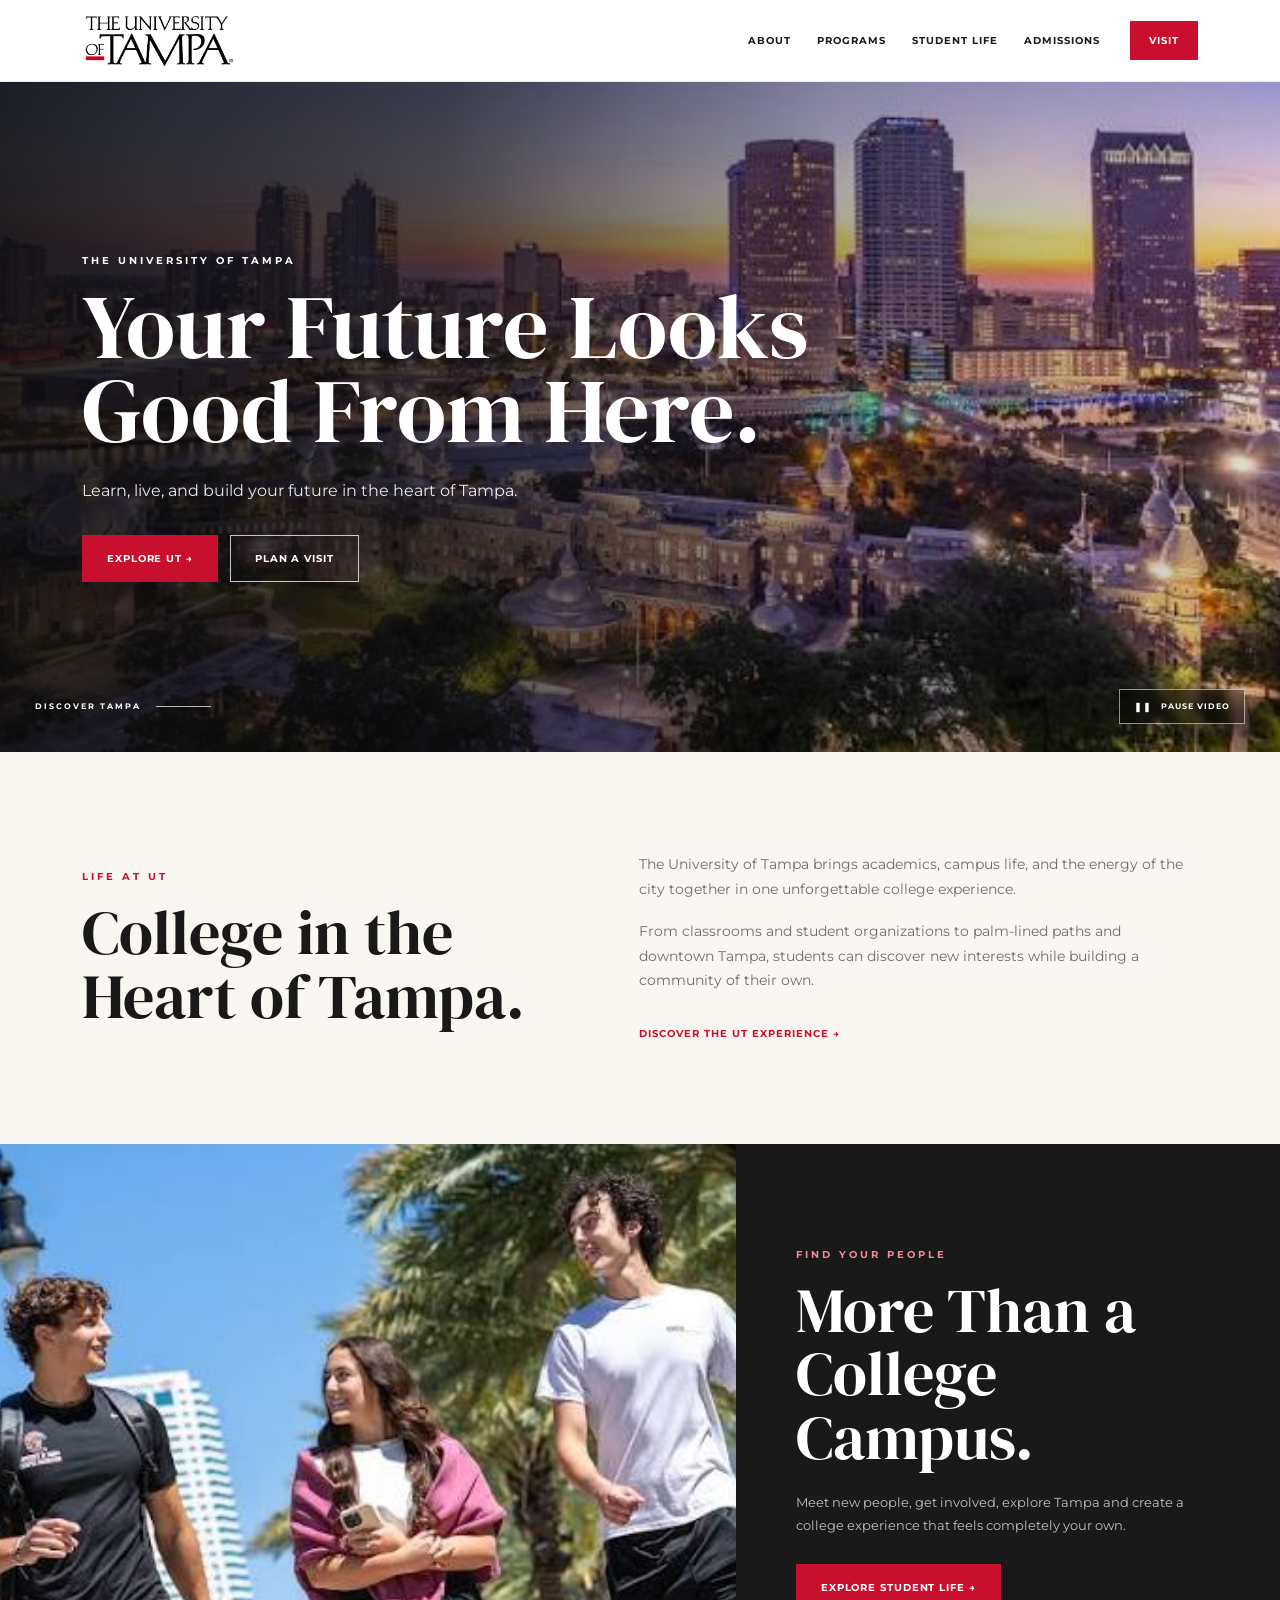
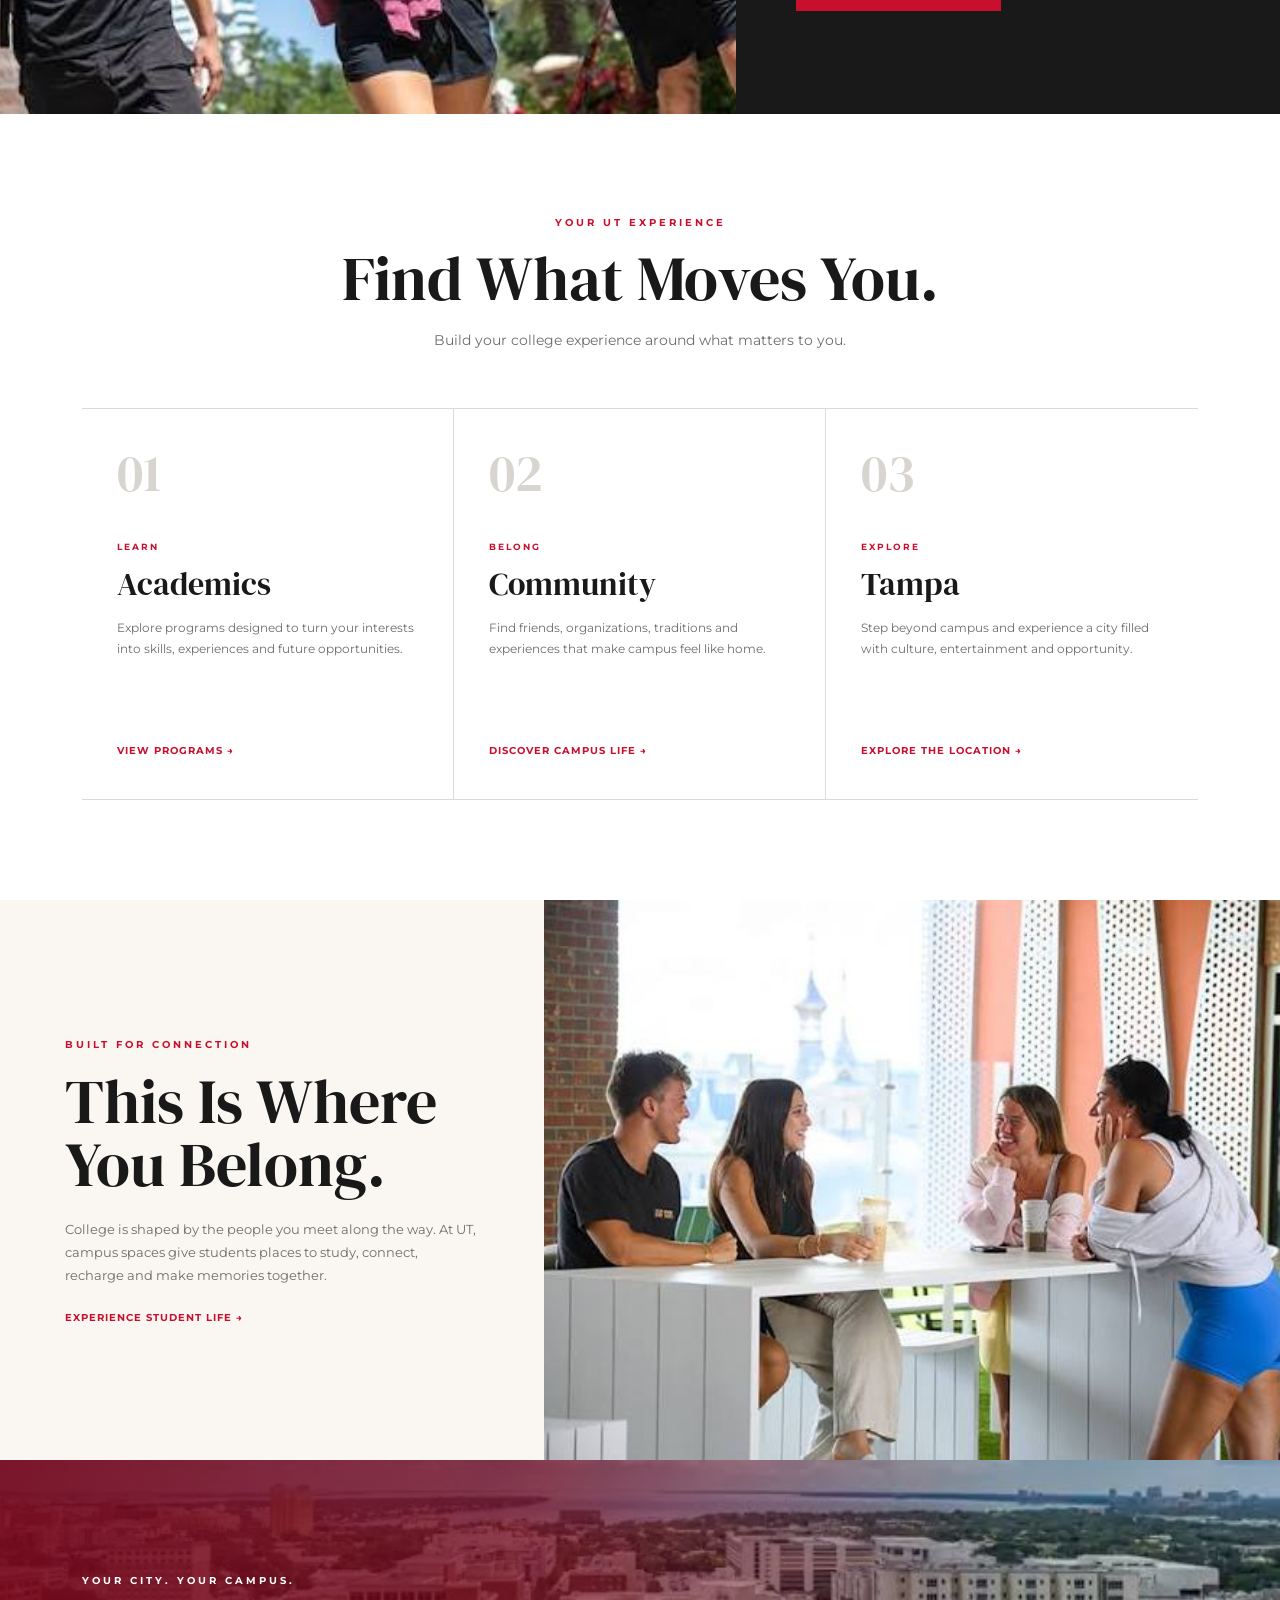
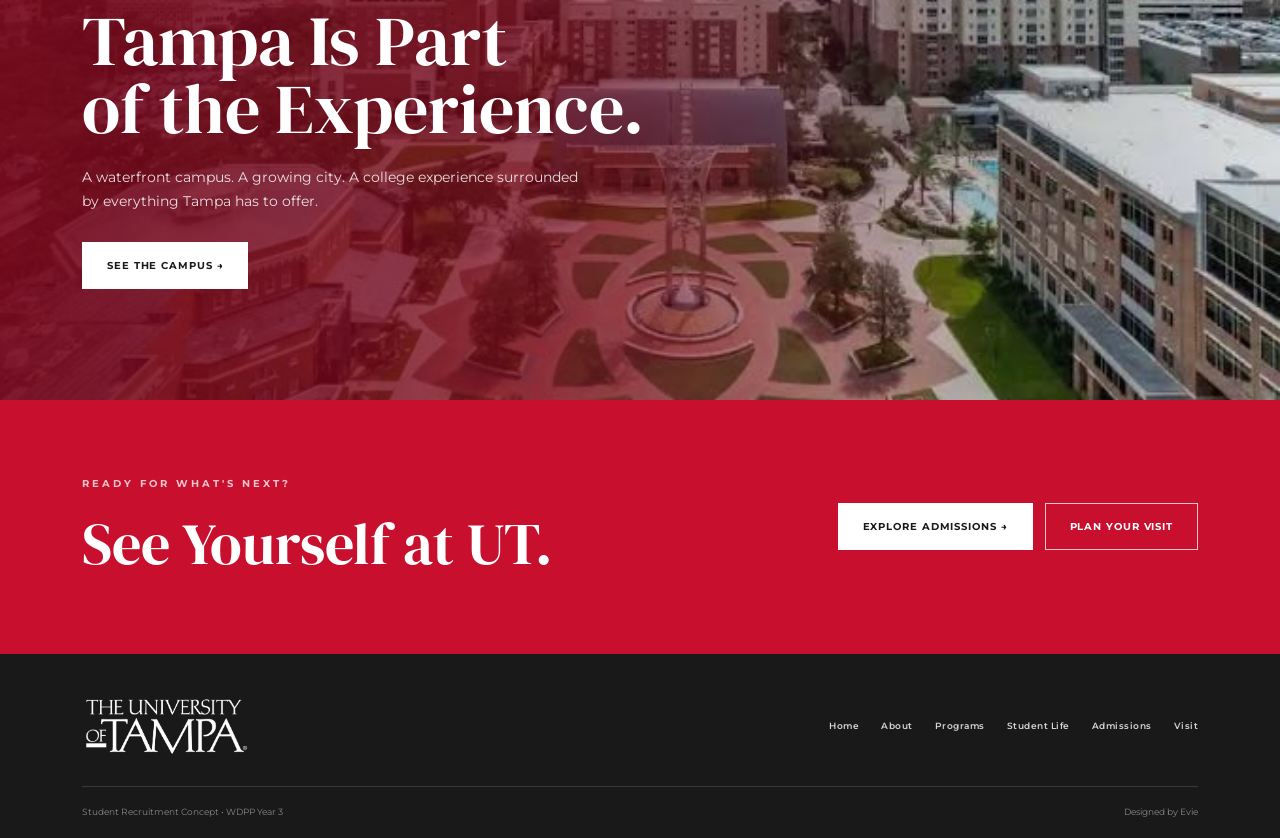
==== index.html @ a98e0569 "day 1" ====
<!doctype html>

<html lang="en">

<head>

    <meta charset="utf-8">

    <meta
        name="viewport"
        content="width=device-width, initial-scale=1"
    >

    <title>The University of Tampa | Find Your Future</title>


    <!-- GOOGLE FONTS -->

    <link rel="preconnect" href="https://fonts.googleapis.com">

    <link rel="preconnect" href="https://fonts.gstatic.com" crossorigin>

    <link
        href="https://fonts.googleapis.com/css2?family=DM+Serif+Display&family=Montserrat:wght@400;500;600;700&display=swap"
        rel="stylesheet"
    >


    <!-- BOOTSTRAP -->

    <link
        href="https://cdn.jsdelivr.net/npm/bootstrap@5.3.8/dist/css/bootstrap.min.css"
        rel="stylesheet"
    >


    <!-- CUSTOM CSS -->

    <link
        rel="stylesheet"
        href="style.css"
    >

</head>


<body>


    <!-- =====================================
         NAVIGATION
    ====================================== -->

    <nav class="navbar navbar-expand-lg ut-navbar">

        <div class="container">


            <!-- LOGO -->

            <a
                class="navbar-brand ut-brand"
                href="index.html"
            >

                <img
                    src="ut-logo.png"
                    alt="The University of Tampa"
                    class="ut-logo"
                >

            </a>


            <!-- MOBILE MENU BUTTON -->

            <button
                class="navbar-toggler"
                type="button"
                data-bs-toggle="collapse"
                data-bs-target="#mainNav"
                aria-controls="mainNav"
                aria-expanded="false"
                aria-label="Toggle navigation"
            >

                <span class="navbar-toggler-icon"></span>

            </button>


            <!-- NAVIGATION LINKS -->

            <div
                class="collapse navbar-collapse"
                id="mainNav"
            >

                <ul class="navbar-nav ms-auto align-items-lg-center">

                    <li class="nav-item">

                        <a
                            class="nav-link"
                            href="about.html"
                        >
                            ABOUT
                        </a>

                    </li>


                    <li class="nav-item">

                        <a
                            class="nav-link"
                            href="programs.html"
                        >
                            PROGRAMS
                        </a>

                    </li>


                    <li class="nav-item">

                        <a
                            class="nav-link"
                            href="student-life.html"
                        >
                            STUDENT LIFE
                        </a>

                    </li>


                    <li class="nav-item">

                        <a
                            class="nav-link"
                            href="admissions.html"
                        >
                            ADMISSIONS
                        </a>

                    </li>


                    <li class="nav-item">

                        <a
                            class="nav-link visit-nav"
                            href="visit.html"
                        >
                            VISIT
                        </a>

                    </li>

                </ul>

            </div>

        </div>

    </nav>



    <main>


        <!-- =====================================
             VIDEO HERO
        ====================================== -->

        <section class="ut-hero">


            <!-- BACKGROUND VIDEO -->

            <video
                class="hero-video"
                id="heroVideo"
                autoplay
                muted
                loop
                playsinline
                poster="tampa-hero.jpg"
            >

                <source
                    src="ut-hero.mp4"
                    type="video/mp4"
                >

                Your browser does not support background video.

            </video>


            <!-- DARK OVERLAY -->

            <div class="ut-hero-overlay"></div>


            <!-- HERO TEXT -->

            <div class="container ut-hero-content">

                <div class="row">

                    <div class="col-lg-8">


                        <p class="eyebrow hero-eyebrow">
                            THE UNIVERSITY OF TAMPA
                        </p>


                        <h1>
                            Your Future Looks
                            <br>
                            Good From Here.
                        </h1>


                        <p class="hero-description">

                            Learn, live, and build your future
                            in the heart of Tampa.

                        </p>


                        <div class="hero-buttons">

                            <a
                                href="about.html"
                                class="btn hero-main-button"
                            >
                                EXPLORE UT →
                            </a>


                            <a
                                href="visit.html"
                                class="btn hero-second-button"
                            >
                                PLAN A VISIT
                            </a>

                        </div>


                    </div>

                </div>

            </div>


            <!-- BOTTOM HERO DETAILS -->

            <div class="hero-bottom">


                <div class="hero-scroll">

                    <span>
                        DISCOVER TAMPA
                    </span>

                    <span class="scroll-line"></span>

                </div>


                <button
                    class="video-control"
                    id="videoControl"
                    type="button"
                    aria-label="Pause background video"
                >

                    <span
                        class="video-icon"
                        id="videoIcon"
                    >
                        ❚❚
                    </span>

                    <span id="videoControlText">
                        PAUSE VIDEO
                    </span>

                </button>


            </div>


        </section>



        <!-- =====================================
             INTRO
        ====================================== -->

        <section class="section ut-intro">

            <div class="container">


                <div class="intro-grid reveal">


                    <div class="intro-heading">

                        <p class="eyebrow">
                            LIFE AT UT
                        </p>


                        <h2 class="section-title">

                            College in the
                            <br>
                            Heart of Tampa.

                        </h2>

                    </div>


                    <div class="intro-copy">

                        <p>

                            The University of Tampa brings
                            academics, campus life, and the
                            energy of the city together in
                            one unforgettable college experience.

                        </p>


                        <p>

                            From classrooms and student
                            organizations to palm-lined paths
                            and downtown Tampa, students can
                            discover new interests while building
                            a community of their own.

                        </p>


                        <a
                            href="about.html"
                            class="text-link"
                        >
                            DISCOVER THE UT EXPERIENCE →
                        </a>

                    </div>


                </div>

            </div>

        </section>



        <!-- =====================================
             CAMPUS EXPERIENCE
        ====================================== -->

        <section class="home-campus-feature">


            <div class="home-campus-image">

                <img
                    src="students-campus.jpg"
                    alt="University of Tampa students walking on campus"
                >

            </div>


            <div class="home-campus-copy">


                <p class="eyebrow">
                    FIND YOUR PEOPLE
                </p>


                <h2 class="section-title">

                    More Than a
                    <br>
                    College Campus.

                </h2>


                <p>

                    Meet new people, get involved,
                    explore Tampa and create a college
                    experience that feels completely
                    your own.

                </p>


                <a
                    href="student-life.html"
                    class="btn red-button"
                >
                    EXPLORE STUDENT LIFE →
                </a>


            </div>


        </section>



        <!-- =====================================
             EXPERIENCE
        ====================================== -->

        <section class="section experience-section">

            <div class="container">


                <p class="eyebrow center">
                    YOUR UT EXPERIENCE
                </p>


                <h2 class="section-title center">
                    Find What Moves You.
                </h2>


                <p class="section-copy center">

                    Build your college experience around
                    what matters to you.

                </p>



                <div class="home-experience-grid">


                    <!-- ACADEMICS -->

                    <article class="home-experience-card reveal">


                        <span class="experience-number">
                            01
                        </span>


                        <div>

                            <p class="card-label">
                                LEARN
                            </p>


                            <h3>
                                Academics
                            </h3>


                            <p>

                                Explore programs designed
                                to turn your interests into
                                skills, experiences and future
                                opportunities.

                            </p>


                            <a
                                href="programs.html"
                                class="text-link"
                            >
                                VIEW PROGRAMS →
                            </a>

                        </div>


                    </article>



                    <!-- COMMUNITY -->

                    <article class="home-experience-card reveal">


                        <span class="experience-number">
                            02
                        </span>


                        <div>

                            <p class="card-label">
                                BELONG
                            </p>


                            <h3>
                                Community
                            </h3>


                            <p>

                                Find friends, organizations,
                                traditions and experiences
                                that make campus feel like home.

                            </p>


                            <a
                                href="student-life.html"
                                class="text-link"
                            >
                                DISCOVER CAMPUS LIFE →
                            </a>

                        </div>


                    </article>



                    <!-- TAMPA -->

                    <article class="home-experience-card reveal">


                        <span class="experience-number">
                            03
                        </span>


                        <div>

                            <p class="card-label">
                                EXPLORE
                            </p>


                            <h3>
                                Tampa
                            </h3>


                            <p>

                                Step beyond campus and experience
                                a city filled with culture,
                                entertainment and opportunity.

                            </p>


                            <a
                                href="visit.html"
                                class="text-link"
                            >
                                EXPLORE THE LOCATION →
                            </a>

                        </div>


                    </article>


                </div>

            </div>

        </section>



        <!-- =====================================
             STUDENT COMMUNITY
        ====================================== -->

        <section class="student-community-section">


            <div class="student-community-copy reveal">


                <p class="eyebrow">
                    BUILT FOR CONNECTION
                </p>


                <h2 class="section-title">

                    This Is Where
                    <br>
                    You Belong.

                </h2>


                <p>

                    College is shaped by the people
                    you meet along the way. At UT,
                    campus spaces give students places
                    to study, connect, recharge and
                    make memories together.

                </p>


                <a
                    href="student-life.html"
                    class="text-link"
                >
                    EXPERIENCE STUDENT LIFE →
                </a>


            </div>


            <div class="student-community-image">

                <img
                    src="student-community.jpg"
                    alt="University of Tampa students spending time together"
                >

            </div>


        </section>



        <!-- =====================================
             TAMPA FEATURE
        ====================================== -->

        <section class="tampa-feature">


            <div class="tampa-feature-overlay"></div>


            <div class="container tampa-feature-content">


                <p class="eyebrow">
                    YOUR CITY. YOUR CAMPUS.
                </p>


                <h2>

                    Tampa Is Part
                    <br>
                    of the Experience.

                </h2>


                <p>

                    A waterfront campus.
                    A growing city.
                    A college experience surrounded
                    by everything Tampa has to offer.

                </p>


                <a
                    href="visit.html"
                    class="btn light-button"
                >
                    SEE THE CAMPUS →
                </a>


            </div>


        </section>



        <!-- =====================================
             FINAL CTA
        ====================================== -->

        <section class="home-final-cta">

            <div class="container">


                <div class="final-cta-grid">


                    <div>

                        <p class="eyebrow">
                            READY FOR WHAT'S NEXT?
                        </p>


                        <h2>
                            See Yourself at UT.
                        </h2>

                    </div>


                    <div class="final-cta-actions">


                        <a
                            href="admissions.html"
                            class="btn light-button"
                        >
                            EXPLORE ADMISSIONS →
                        </a>


                        <a
                            href="visit.html"
                            class="btn outline-button"
                        >
                            PLAN YOUR VISIT
                        </a>


                    </div>


                </div>

            </div>

        </section>


    </main>



    <!-- =====================================
         FOOTER
    ====================================== -->

    <footer class="ut-footer">

        <div class="container">


            <div class="footer-main">


                <div class="footer-brand">

                    <img
                        src="ut-logo.png"
                        alt="The University of Tampa"
                        class="footer-logo"
                    >

                </div>


                <div class="footer-links">

                    <a href="index.html">
                        Home
                    </a>

                    <a href="about.html">
                        About
                    </a>

                    <a href="programs.html">
                        Programs
                    </a>

                    <a href="student-life.html">
                        Student Life
                    </a>

                    <a href="admissions.html">
                        Admissions
                    </a>

                    <a href="visit.html">
                        Visit
                    </a>

                </div>


            </div>


            <div class="footer-bottom">

                <span>
                    Student Recruitment Concept • WDPP Year 3
                </span>

                <span>
                    Designed by Evie
                </span>

            </div>


        </div>

    </footer>



    <!-- BOOTSTRAP JAVASCRIPT -->

    <script
        src="https://cdn.jsdelivr.net/npm/bootstrap@5.3.8/dist/js/bootstrap.bundle.min.js">
    </script>


    <!-- CUSTOM JAVASCRIPT -->

    <script src="script.js"></script>


</body>

</html>
---- style.css ----
/* ==========================================
   UNIVERSITY OF TAMPA RECRUITMENT WEBSITE
========================================== */


/* ==========================================
   COLORS
========================================== */

:root {
    --ut-red: #c8102e;
    --dark-red: #8f0d24;
    --black: #191919;
    --charcoal: #292929;
    --cream: #faf7f2;
    --soft-gray: #f4f4f2;
    --white: #ffffff;
    --text: #252525;
    --muted: #6d6d6d;
    --border: #dedbd6;
}


/* ==========================================
   BASIC
========================================== */

* {
    box-sizing: border-box;
}

html {
    scroll-behavior: smooth;
}

body {
    margin: 0;
    font-family: "Montserrat", sans-serif;
    color: var(--text);
    background: var(--white);
    overflow-x: hidden;
}

img {
    display: block;
    max-width: 100%;
}

a {
    text-decoration: none;
}

p {
    line-height: 1.75;
}

::selection {
    background: var(--ut-red);
    color: white;
}


/* ==========================================
   SHARED TYPOGRAPHY
========================================== */

.section {
    padding: 100px 0;
}

.section-title {
    margin: 0;

    font-family: "DM Serif Display", serif;
    font-size: clamp(40px, 5vw, 62px);
    line-height: 1.02;
    font-weight: 400;

    color: var(--black);
}

.eyebrow {
    margin: 0 0 16px;

    color: var(--ut-red);

    font-size: 10px;
    font-weight: 700;
    letter-spacing: 3px;

    text-transform: uppercase;
}

.center {
    text-align: center;
}

.section-copy {
    max-width: 650px;

    color: var(--muted);

    font-size: 14px;
    line-height: 1.8;
}

.section-copy.center {
    margin: 18px auto 0;
}

.text-link {
    display: inline-block;

    margin-top: 15px;

    color: var(--ut-red);

    font-size: 10px;
    font-weight: 700;
    letter-spacing: 1px;

    transition: 0.25s ease;
}

.text-link:hover {
    color: var(--dark-red);
    transform: translateX(5px);
}


/* ==========================================
   NAVIGATION
========================================== */

.ut-navbar {
    min-height: 82px;

    padding: 8px 0;

    background: var(--white);

    border-bottom: 1px solid rgba(0, 0, 0, 0.08);

    position: relative;
    z-index: 1000;
}

.ut-brand {
    display: flex;
    align-items: center;

    margin: 0;
    padding: 0;
}

.ut-logo {
    width: 205px;
    height: 55px;

    object-fit: contain;
    object-position: left center;
}

.ut-navbar .nav-link {
    position: relative;

    margin-left: 26px;

    padding: 12px 0 !important;

    color: var(--black);

    font-size: 10px;
    font-weight: 700;
    letter-spacing: 1px;

    transition: 0.2s ease;
}

.ut-navbar .nav-link:hover {
    color: var(--ut-red);
}

.ut-navbar .nav-link::after {
    content: "";

    position: absolute;

    left: 0;
    bottom: 6px;

    width: 0;
    height: 2px;

    background: var(--ut-red);

    transition: 0.25s ease;
}

.ut-navbar .nav-link:hover::after {
    width: 100%;
}

.ut-navbar .visit-nav {
    margin-left: 30px;

    padding: 12px 19px !important;

    background: var(--ut-red);

    color: white;
}

.ut-navbar .visit-nav:hover {
    background: var(--dark-red);
    color: white;
}

.ut-navbar .visit-nav::after {
    display: none;
}

.navbar-toggler {
    border: 1px solid #bbb;
    box-shadow: none !important;
}


/* ==========================================
   VIDEO HERO
========================================== */

.ut-hero {
    position: relative;

    min-height: 670px;

    display: flex;
    align-items: center;

    overflow: hidden;

    background:
        url("tampa-hero.jpg")
        center center / cover no-repeat;
}


/* VIDEO */

.hero-video {
    position: absolute;

    top: 50%;
    left: 50%;

    width: 100%;
    height: 100%;

    min-width: 100%;
    min-height: 100%;

    transform: translate(-50%, -50%);

    object-fit: cover;

    z-index: 0;
}


/* HERO GRADIENT */

.ut-hero-overlay {
    position: absolute;

    inset: 0;

    z-index: 1;

    background:
        linear-gradient(
            90deg,
            rgba(12, 12, 12, 0.88) 0%,
            rgba(12, 12, 12, 0.72) 35%,
            rgba(12, 12, 12, 0.35) 65%,
            rgba(12, 12, 12, 0.12) 100%
        );
}


/* HERO TEXT */

.ut-hero-content {
    position: relative;

    z-index: 2;

    color: white;
}

.hero-eyebrow {
    color: white;
}

.ut-hero h1 {
    margin: 0 0 25px;

    max-width: 850px;

    font-family: "DM Serif Display", serif;

    font-size: clamp(58px, 7vw, 92px);

    font-weight: 400;

    line-height: 0.93;

    color: white;
}

.hero-description {
    max-width: 530px;

    margin-bottom: 30px;

    color: rgba(255, 255, 255, 0.90);

    font-size: 16px;
}


/* HERO BUTTONS */

.hero-buttons {
    display: flex;
    flex-wrap: wrap;

    gap: 12px;
}

.hero-main-button,
.hero-second-button,
.red-button,
.light-button,
.outline-button {
    border-radius: 0;

    padding: 15px 24px;

    font-size: 10px;
    font-weight: 700;
    letter-spacing: 0.9px;

    transition: 0.25s ease;
}

.hero-main-button {
    background: var(--ut-red);

    border: 1px solid var(--ut-red);

    color: white;
}

.hero-main-button:hover {
    background: white;

    border-color: white;

    color: var(--black);

    transform: translateY(-3px);
}

.hero-second-button {
    background: transparent;

    border: 1px solid rgba(255, 255, 255, 0.75);

    color: white;
}

.hero-second-button:hover {
    background: white;

    border-color: white;

    color: var(--black);

    transform: translateY(-3px);
}


/* ==========================================
   HERO BOTTOM
========================================== */

.hero-bottom {
    position: absolute;

    z-index: 3;

    left: 35px;
    right: 35px;
    bottom: 28px;

    display: flex;
    align-items: center;
    justify-content: space-between;
}


/* DISCOVER TAMPA */

.hero-scroll {
    display: flex;
    align-items: center;

    gap: 15px;

    color: white;

    font-size: 8px;
    font-weight: 700;
    letter-spacing: 2px;
}

.scroll-line {
    display: block;

    width: 55px;
    height: 1px;

    background: rgba(255, 255, 255, 0.7);
}


/* VIDEO CONTROL */

.video-control {
    display: flex;
    align-items: center;

    gap: 9px;

    padding: 10px 14px;

    background: rgba(0, 0, 0, 0.35);

    color: white;

    border: 1px solid rgba(255, 255, 255, 0.55);

    font-family: "Montserrat", sans-serif;

    font-size: 8px;
    font-weight: 700;
    letter-spacing: 1px;

    cursor: pointer;

    backdrop-filter: blur(4px);

    transition: 0.25s ease;
}

.video-control:hover {
    background: white;

    color: var(--black);

    border-color: white;
}

.video-icon {
    font-size: 9px;
}


/* ==========================================
   INTRO
========================================== */

.ut-intro {
    background: var(--cream);
}

.intro-grid {
    display: grid;

    grid-template-columns: 0.9fr 1.1fr;

    gap: 100px;

    align-items: center;
}

.intro-copy {
    max-width: 600px;
}

.intro-copy p {
    margin-bottom: 18px;

    color: var(--muted);

    font-size: 14px;
}


/* ==========================================
   CAMPUS FEATURE
========================================== */

.home-campus-feature {
    display: grid;

    grid-template-columns: 1.15fr 0.85fr;

    min-height: 570px;

    background: var(--black);
}

.home-campus-image {
    min-height: 570px;

    overflow: hidden;
}

.home-campus-image img {
    width: 100%;
    height: 100%;

    min-height: 570px;

    object-fit: cover;
    object-position: center;
}

.home-campus-copy {
    padding: 75px 11%;

    display: flex;
    flex-direction: column;
    justify-content: center;

    color: white;
}

.home-campus-copy .eyebrow {
    color: #ef8a9b;
}

.home-campus-copy .section-title {
    color: white;
}

.home-campus-copy > p:not(.eyebrow) {
    max-width: 480px;

    margin: 22px 0 28px;

    color: rgba(255, 255, 255, 0.72);

    font-size: 13px;
}

.red-button {
    align-self: flex-start;

    background: var(--ut-red);

    border: 1px solid var(--ut-red);

    color: white;
}

.red-button:hover {
    background: white;

    border-color: white;

    color: var(--black);

    transform: translateY(-3px);
}


/* ==========================================
   EXPERIENCE
========================================== */

.experience-section {
    background: white;
}

.home-experience-grid {
    display: grid;

    grid-template-columns: repeat(3, 1fr);

    margin-top: 55px;

    border-top: 1px solid var(--border);
    border-bottom: 1px solid var(--border);
}

.home-experience-card {
    position: relative;

    min-height: 390px;

    padding: 38px 35px;

    display: flex;
    flex-direction: column;
    justify-content: space-between;

    background: white;

    transition:
        background 0.3s ease,
        transform 0.3s ease;
}

.home-experience-card:not(:last-child) {
    border-right: 1px solid var(--border);
}

.home-experience-card:hover {
    background: var(--cream);

    transform: translateY(-5px);
}

.experience-number {
    font-family: "DM Serif Display", serif;

    color: #d8d4cf;

    font-size: 52px;

    line-height: 1;
}

.card-label {
    margin: 0 0 10px;

    color: var(--ut-red);

    font-size: 9px;
    font-weight: 700;
    letter-spacing: 2px;
}

.home-experience-card h3 {
    margin-bottom: 14px;

    font-family: "DM Serif Display", serif;

    color: var(--black);

    font-size: 32px;

    font-weight: 400;
}

.home-experience-card > div > p:not(.card-label) {
    min-height: 95px;

    color: var(--muted);

    font-size: 12px;
}


/* ==========================================
   STUDENT COMMUNITY
========================================== */

.student-community-section {
    display: grid;

    grid-template-columns: 0.85fr 1.15fr;

    min-height: 560px;

    background: var(--cream);
}

.student-community-copy {
    padding: 80px 12%;

    display: flex;
    flex-direction: column;
    justify-content: center;
}

.student-community-copy > p:not(.eyebrow) {
    max-width: 470px;

    margin: 22px 0 8px;

    color: var(--muted);

    font-size: 13px;
}

.student-community-image {
    min-height: 560px;

    overflow: hidden;
}

.student-community-image img {
    width: 100%;
    height: 100%;

    min-height: 560px;

    object-fit: cover;
    object-position: center;
}


/* ==========================================
   TAMPA FEATURE
========================================== */

.tampa-feature {
    position: relative;

    min-height: 540px;

    display: flex;
    align-items: center;

    background:
        url("campus-aerial.jpg")
        center 50% / cover no-repeat;

    color: white;
}

.tampa-feature-overlay {
    position: absolute;

    inset: 0;

    background:
        linear-gradient(
            90deg,
            rgba(120, 7, 28, 0.91) 0%,
            rgba(120, 7, 28, 0.72) 42%,
            rgba(25, 25, 25, 0.26) 78%,
            rgba(25, 25, 25, 0.10) 100%
        );
}

.tampa-feature-content {
    position: relative;

    z-index: 2;
}

.tampa-feature .eyebrow {
    color: white;
}

.tampa-feature h2 {
    max-width: 700px;

    margin: 0 0 22px;

    font-family: "DM Serif Display", serif;

    font-size: clamp(46px, 6vw, 70px);

    line-height: 0.98;

    font-weight: 400;

    color: white;
}

.tampa-feature p:not(.eyebrow) {
    max-width: 500px;

    margin-bottom: 28px;

    color: rgba(255, 255, 255, 0.85);

    font-size: 14px;
}

.light-button {
    background: white;

    border: 1px solid white;

    color: var(--black);
}

.light-button:hover {
    background: var(--black);

    border-color: var(--black);

    color: white;

    transform: translateY(-3px);
}


/* ==========================================
   FINAL CTA
========================================== */

.home-final-cta {
    padding: 75px 0;

    background: var(--ut-red);

    color: white;
}

.final-cta-grid {
    display: flex;

    align-items: center;
    justify-content: space-between;

    gap: 40px;
}

.home-final-cta .eyebrow {
    color: rgba(255, 255, 255, 0.75);
}

.home-final-cta h2 {
    margin: 0;

    font-family: "DM Serif Display", serif;

    font-size: clamp(40px, 5vw, 58px);

    font-weight: 400;

    color: white;
}

.final-cta-actions {
    display: flex;
    flex-wrap: wrap;

    justify-content: flex-end;

    gap: 12px;
}

.outline-button {
    background: transparent;

    border: 1px solid rgba(255, 255, 255, 0.75);

    color: white;
}

.outline-button:hover {
    background: white;

    border-color: white;

    color: var(--ut-red);

    transform: translateY(-3px);
}


/* ==========================================
   FOOTER
========================================== */

.ut-footer {
    padding: 42px 0 20px;

    background: var(--black);

    color: white;
}

.footer-main {
    display: flex;

    align-items: center;
    justify-content: space-between;

    gap: 40px;

    padding-bottom: 30px;
}

.footer-brand {
    display: flex;
    align-items: center;
}

.footer-logo {
    width: 190px;

    max-height: 60px;

    object-fit: contain;
    object-position: left center;

    filter: brightness(0) invert(1);
}

.footer-links {
    display: flex;

    align-items: center;
    justify-content: flex-end;

    flex-wrap: wrap;

    gap: 22px;
}

.footer-links a {
    color: rgba(255, 255, 255, 0.82);

    font-size: 9px;
    font-weight: 600;

    letter-spacing: 0.5px;

    transition: 0.2s ease;
}

.footer-links a:hover {
    color: white;
}

.footer-bottom {
    padding-top: 18px;

    display: flex;

    justify-content: space-between;

    gap: 20px;

    border-top: 1px solid rgba(255, 255, 255, 0.14);

    color: rgba(255, 255, 255, 0.48);

    font-size: 9px;
}


/* ==========================================
   SCROLL REVEAL
========================================== */

.reveal {
    opacity: 0;

    transform: translateY(28px);

    transition:
        opacity 0.7s ease,
        transform 0.7s ease;
}

.reveal.revealed {
    opacity: 1;

    transform: translateY(0);
}


/* ==========================================
   TABLET
========================================== */

@media (max-width: 991px) {

    .ut-navbar .nav-link {
        margin-left: 0;

        padding: 13px 0 !important;
    }

    .ut-navbar .nav-link::after {
        display: none;
    }

    .ut-navbar .visit-nav {
        display: inline-block;

        margin: 10px 0;

        padding: 12px 18px !important;
    }

    .navbar-collapse {
        padding: 18px 0 10px;
    }


    /* HERO */

    .ut-hero {
        min-height: 620px;
    }


    /* INTRO */

    .intro-grid {
        grid-template-columns: 1fr;

        gap: 35px;
    }


    /* CAMPUS FEATURE */

    .home-campus-feature {
        grid-template-columns: 1fr;
    }

    .home-campus-image,
    .home-campus-image img {
        min-height: 440px;
    }

    .home-campus-copy {
        padding: 70px 8%;
    }


    /* EXPERIENCE */

    .home-experience-grid {
        grid-template-columns: 1fr;
    }

    .home-experience-card {
        min-height: 300px;
    }

    .home-experience-card:not(:last-child) {
        border-right: 0;

        border-bottom: 1px solid var(--border);
    }


    /* COMMUNITY */

    .student-community-section {
        grid-template-columns: 1fr;
    }

    .student-community-copy {
        padding: 70px 8%;
    }

    .student-community-image,
    .student-community-image img {
        min-height: 450px;
    }


    /* FINAL CTA */

    .final-cta-grid {
        flex-direction: column;

        align-items: flex-start;
    }

    .final-cta-actions {
        justify-content: flex-start;
    }


    /* FOOTER */

    .footer-main {
        flex-direction: column;

        text-align: center;
    }

    .footer-links {
        justify-content: center;
    }

}


/* ==========================================
   MOBILE
========================================== */

@media (max-width: 767px) {

    .section {
        padding: 70px 0;
    }

    .section-title {
        font-size: 40px;
    }

    .eyebrow {
        font-size: 9px;

        letter-spacing: 2px;
    }


    /* NAV */

    .ut-navbar {
        min-height: 72px;
    }

    .ut-logo {
        width: 165px;
        height: 48px;
    }


    /* HERO */

    .ut-hero {
        min-height: 610px;
    }

    .hero-video {
        object-position: center center;
    }

    .ut-hero-overlay {
        background: rgba(15, 15, 15, 0.64);
    }

    .ut-hero h1 {
        font-size: 52px;
    }

    .hero-description {
        font-size: 14px;
    }

    .hero-buttons {
        flex-direction: column;

        align-items: flex-start;
    }

    .hero-bottom {
        left: 20px;
        right: 20px;
        bottom: 20px;
    }

    .hero-scroll {
        display: none;
    }


    /* CAMPUS FEATURE */

    .home-campus-image,
    .home-campus-image img {
        min-height: 350px;
    }


    /* EXPERIENCE */

    .home-experience-grid {
        margin-top: 40px;
    }

    .home-experience-card {
        min-height: auto;

        padding: 35px 25px;

        gap: 45px;
    }

    .home-experience-card > div > p:not(.card-label) {
        min-height: auto;
    }


    /* COMMUNITY */

    .student-community-image,
    .student-community-image img {
        min-height: 350px;
    }


    /* TAMPA FEATURE */

    .tampa-feature {
        min-height: 520px;

        background-position: 60% center;
    }

    .tampa-feature-overlay {
        background: rgba(120, 7, 28, 0.75);
    }

    .tampa-feature h2 {
        font-size: 46px;
    }


    /* FINAL CTA */

    .home-final-cta {
        padding: 65px 0;
    }

    .final-cta-actions {
        width: 100%;

        flex-direction: column;

        align-items: flex-start;
    }


    /* FOOTER */

    .footer-logo {
        width: 165px;
    }

    .footer-links {
        gap: 14px;
    }

    .footer-bottom {
        flex-direction: column;

        text-align: center;

        align-items: center;
    }

}


/* ==========================================
   SMALL MOBILE
========================================== */

@media (max-width: 480px) {

    .ut-hero h1 {
        font-size: 45px;
    }

    .section-title {
        font-size: 36px;
    }

    .home-campus-copy,
    .student-community-copy {
        padding-left: 25px;
        padding-right: 25px;
    }

    .tampa-feature h2 {
        font-size: 40px;
    }

    .video-control {
        padding: 9px 11px;

        font-size: 7px;
    }

}


/* ==========================================
   REDUCED MOTION ACCESSIBILITY
========================================== */

@media (prefers-reduced-motion: reduce) {

    html {
        scroll-behavior: auto;
    }

    .reveal {
        opacity: 1;

        transform: none;

        transition: none;
    }

}
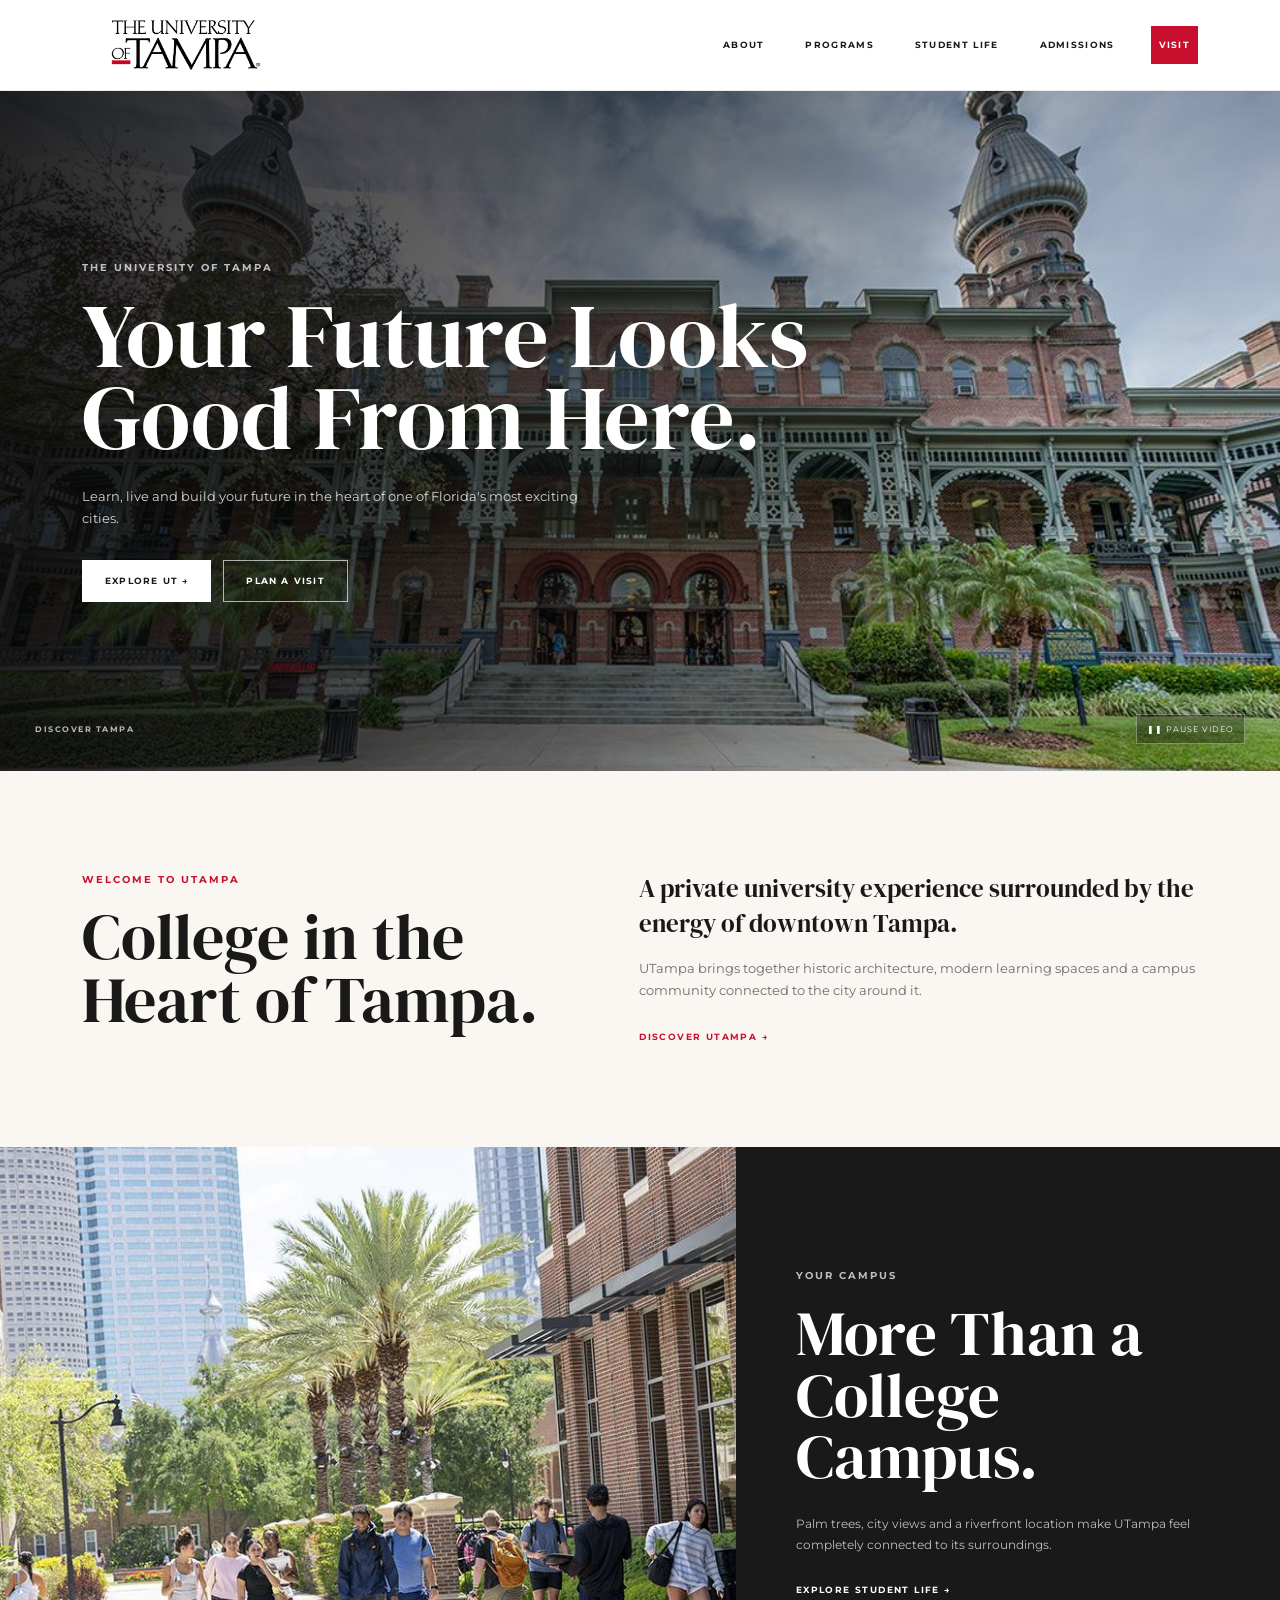
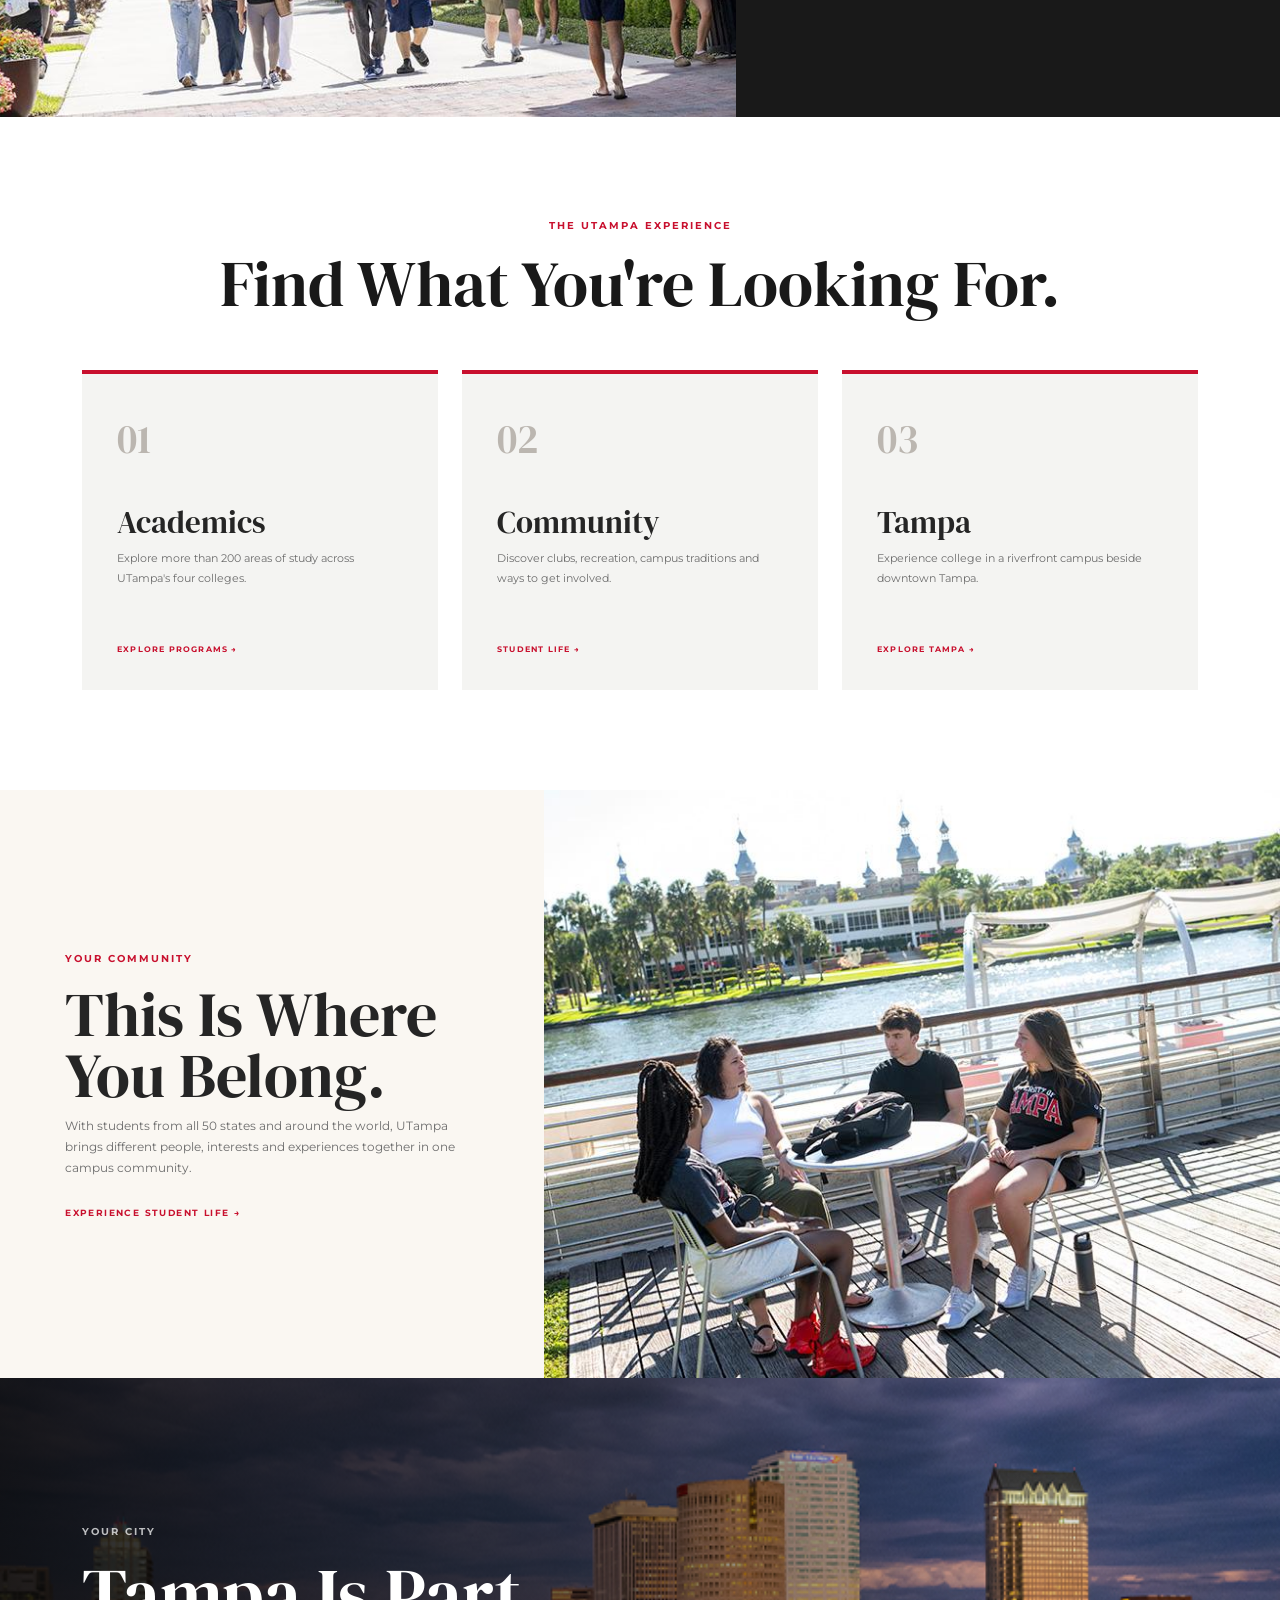
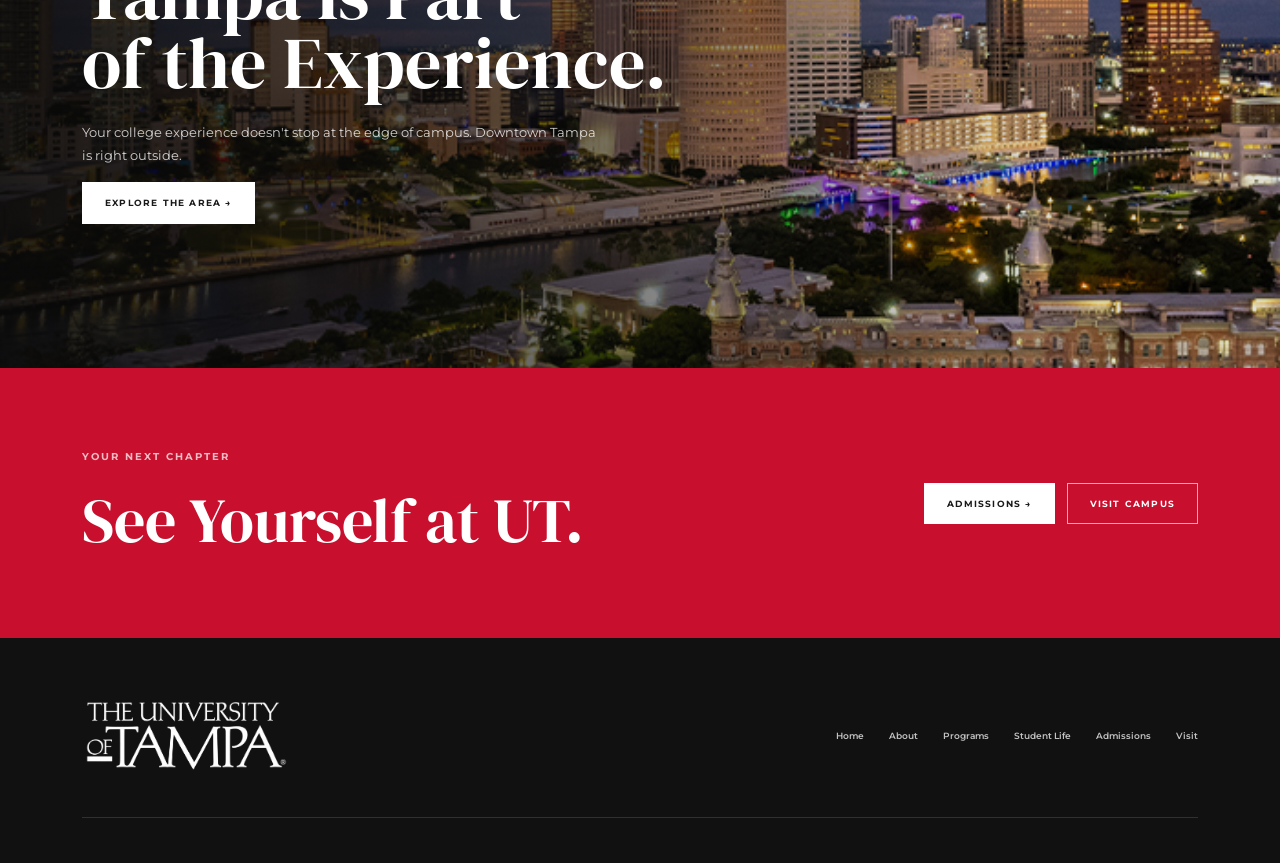
==== commit 765c04a2: "Add visit page with campus information and visit options" ====
--- a/index.html
+++ b/index.html
@@ -1,870 +1,402 @@
 <!doctype html>
-
 <html lang="en">
 
 <head>
-
     <meta charset="utf-8">
-
-    <meta
-        name="viewport"
-        content="width=device-width, initial-scale=1"
-    >
+    <meta name="viewport" content="width=device-width, initial-scale=1">
 
     <title>The University of Tampa | Find Your Future</title>
 
-
-    <!-- GOOGLE FONTS -->
-
     <link rel="preconnect" href="https://fonts.googleapis.com">
-
     <link rel="preconnect" href="https://fonts.gstatic.com" crossorigin>
 
     <link
         href="https://fonts.googleapis.com/css2?family=DM+Serif+Display&family=Montserrat:wght@400;500;600;700&display=swap"
-        rel="stylesheet"
-    >
-
-
-    <!-- BOOTSTRAP -->
+        rel="stylesheet">
 
     <link
         href="https://cdn.jsdelivr.net/npm/bootstrap@5.3.8/dist/css/bootstrap.min.css"
-        rel="stylesheet"
-    >
-
-
-    <!-- CUSTOM CSS -->
-
-    <link
-        rel="stylesheet"
-        href="style.css"
-    >
-
+        rel="stylesheet">
+
+    <link rel="stylesheet" href="style.css">
 </head>
 
-
 <body>
 
-
-    <!-- =====================================
-         NAVIGATION
-    ====================================== -->
-
+    <!-- NAV -->
     <nav class="navbar navbar-expand-lg ut-navbar">
-
         <div class="container">
 
-
-            <!-- LOGO -->
-
-            <a
-                class="navbar-brand ut-brand"
-                href="index.html"
-            >
-
-                <img
-                    src="ut-logo.png"
-                    alt="The University of Tampa"
-                    class="ut-logo"
-                >
-
+            <a class="navbar-brand" href="index.html">
+                <img src="ut-logo.png"
+                     alt="The University of Tampa"
+                     class="ut-logo">
             </a>
 
-
-            <!-- MOBILE MENU BUTTON -->
-
-            <button
-                class="navbar-toggler"
-                type="button"
-                data-bs-toggle="collapse"
-                data-bs-target="#mainNav"
-                aria-controls="mainNav"
-                aria-expanded="false"
-                aria-label="Toggle navigation"
-            >
-
+            <button class="navbar-toggler"
+                    type="button"
+                    data-bs-toggle="collapse"
+                    data-bs-target="#mainNav"
+                    aria-controls="mainNav"
+                    aria-expanded="false"
+                    aria-label="Toggle navigation">
                 <span class="navbar-toggler-icon"></span>
-
             </button>
 
-
-            <!-- NAVIGATION LINKS -->
-
-            <div
-                class="collapse navbar-collapse"
-                id="mainNav"
-            >
+            <div class="collapse navbar-collapse" id="mainNav">
 
                 <ul class="navbar-nav ms-auto align-items-lg-center">
 
                     <li class="nav-item">
-
-                        <a
-                            class="nav-link"
-                            href="about.html"
-                        >
-                            ABOUT
-                        </a>
-
+                        <a class="nav-link" href="about.html">ABOUT</a>
                     </li>
 
-
                     <li class="nav-item">
-
-                        <a
-                            class="nav-link"
-                            href="programs.html"
-                        >
-                            PROGRAMS
-                        </a>
-
+                        <a class="nav-link" href="programs.html">PROGRAMS</a>
                     </li>
 
-
                     <li class="nav-item">
-
-                        <a
-                            class="nav-link"
-                            href="student-life.html"
-                        >
-                            STUDENT LIFE
-                        </a>
-
+                        <a class="nav-link" href="student-life.html">STUDENT LIFE</a>
                     </li>
 
-
                     <li class="nav-item">
-
-                        <a
-                            class="nav-link"
-                            href="admissions.html"
-                        >
-                            ADMISSIONS
-                        </a>
-
+                        <a class="nav-link" href="admissions.html">ADMISSIONS</a>
                     </li>
 
-
                     <li class="nav-item">
-
-                        <a
-                            class="nav-link visit-nav"
-                            href="visit.html"
-                        >
-                            VISIT
-                        </a>
-
+                        <a class="nav-link visit-nav" href="visit.html">VISIT</a>
                     </li>
 
                 </ul>
-
-            </div>
-
+            </div>
         </div>
-
     </nav>
 
 
-
     <main>
 
-
-        <!-- =====================================
-             VIDEO HERO
-        ====================================== -->
-
-        <section class="ut-hero">
-
-
-            <!-- BACKGROUND VIDEO -->
-
-            <video
-                class="hero-video"
-                id="heroVideo"
-                autoplay
-                muted
-                loop
-                playsinline
-                poster="tampa-hero.jpg"
-            >
-
-                <source
-                    src="ut-hero.mp4"
-                    type="video/mp4"
-                >
-
-                Your browser does not support background video.
+        <!-- VIDEO HERO -->
+        <section class="home-hero">
+
+            <video class="hero-video"
+                   id="heroVideo"
+                   autoplay
+                   muted
+                   loop
+                   playsinline
+                   poster="tampa-hero.jpg">
+
+                <source src="ut-hero.mp4" type="video/mp4">
 
             </video>
 
-
-            <!-- DARK OVERLAY -->
-
-            <div class="ut-hero-overlay"></div>
-
-
-            <!-- HERO TEXT -->
-
-            <div class="container ut-hero-content">
-
-                <div class="row">
-
-                    <div class="col-lg-8">
-
-
-                        <p class="eyebrow hero-eyebrow">
-                            THE UNIVERSITY OF TAMPA
-                        </p>
-
-
-                        <h1>
-                            Your Future Looks
-                            <br>
-                            Good From Here.
-                        </h1>
-
-
-                        <p class="hero-description">
-
-                            Learn, live, and build your future
-                            in the heart of Tampa.
-
-                        </p>
-
-
-                        <div class="hero-buttons">
-
-                            <a
-                                href="about.html"
-                                class="btn hero-main-button"
-                            >
-                                EXPLORE UT →
-                            </a>
-
-
-                            <a
-                                href="visit.html"
-                                class="btn hero-second-button"
-                            >
-                                PLAN A VISIT
-                            </a>
-
-                        </div>
-
-
-                    </div>
-
-                </div>
-
-            </div>
-
-
-            <!-- BOTTOM HERO DETAILS -->
+            <div class="hero-overlay"></div>
+
+            <div class="container hero-content">
+
+                <p class="eyebrow light-eyebrow">
+                    THE UNIVERSITY OF TAMPA
+                </p>
+
+                <h1>
+                    Your Future Looks
+                    <br>
+                    Good From Here.
+                </h1>
+
+                <p class="hero-description">
+                    Learn, live and build your future in the heart
+                    of one of Florida's most exciting cities.
+                </p>
+
+                <div class="hero-actions">
+
+                    <a href="programs.html" class="btn button-light">
+                        EXPLORE UT →
+                    </a>
+
+                    <a href="visit.html" class="btn button-outline-light">
+                        PLAN A VISIT
+                    </a>
+
+                </div>
+            </div>
 
             <div class="hero-bottom">
 
-
-                <div class="hero-scroll">
-
-                    <span>
-                        DISCOVER TAMPA
-                    </span>
-
-                    <span class="scroll-line"></span>
-
-                </div>
-
-
-                <button
-                    class="video-control"
-                    id="videoControl"
-                    type="button"
-                    aria-label="Pause background video"
-                >
-
-                    <span
-                        class="video-icon"
-                        id="videoIcon"
-                    >
-                        ❚❚
-                    </span>
-
-                    <span id="videoControlText">
-                        PAUSE VIDEO
-                    </span>
+                <span>DISCOVER TAMPA</span>
+
+                <button id="videoControl"
+                        class="video-control"
+                        type="button"
+                        aria-label="Pause background video">
+
+                    <span id="videoIcon">❚❚</span>
+                    <span id="videoControlText">PAUSE VIDEO</span>
 
                 </button>
 
-
-            </div>
-
-
-        </section>
-
-
-
-        <!-- =====================================
-             INTRO
-        ====================================== -->
-
-        <section class="section ut-intro">
+            </div>
+
+        </section>
+
+
+        <!-- INTRO -->
+        <section class="section cream-section">
 
             <div class="container">
 
-
-                <div class="intro-grid reveal">
-
-
-                    <div class="intro-heading">
-
-                        <p class="eyebrow">
-                            LIFE AT UT
-                        </p>
-
+                <div class="two-column reveal">
+
+                    <div>
+                        <p class="eyebrow">WELCOME TO UTAMPA</p>
 
                         <h2 class="section-title">
-
                             College in the
                             <br>
                             Heart of Tampa.
-
                         </h2>
-
                     </div>
 
-
-                    <div class="intro-copy">
+                    <div class="large-copy-block">
+
+                        <p class="large-copy">
+                            A private university experience surrounded
+                            by the energy of downtown Tampa.
+                        </p>
 
                         <p>
-
-                            The University of Tampa brings
-                            academics, campus life, and the
-                            energy of the city together in
-                            one unforgettable college experience.
-
+                            UTampa brings together historic architecture,
+                            modern learning spaces and a campus community
+                            connected to the city around it.
                         </p>
 
-
-                        <p>
-
-                            From classrooms and student
-                            organizations to palm-lined paths
-                            and downtown Tampa, students can
-                            discover new interests while building
-                            a community of their own.
-
-                        </p>
-
-
-                        <a
-                            href="about.html"
-                            class="text-link"
-                        >
-                            DISCOVER THE UT EXPERIENCE →
+                        <a href="about.html" class="text-link">
+                            DISCOVER UTAMPA →
                         </a>
 
                     </div>
 
-
-                </div>
-
-            </div>
-
-        </section>
-
-
-
-        <!-- =====================================
-             CAMPUS EXPERIENCE
-        ====================================== -->
-
-        <section class="home-campus-feature">
-
-
-            <div class="home-campus-image">
-
-                <img
-                    src="students-campus.jpg"
-                    alt="University of Tampa students walking on campus"
-                >
-
-            </div>
-
-
-            <div class="home-campus-copy">
-
-
-                <p class="eyebrow">
-                    FIND YOUR PEOPLE
-                </p>
-
-
-                <h2 class="section-title">
-
+                </div>
+            </div>
+        </section>
+
+
+        <!-- STUDENT CAMPUS -->
+        <section class="split-feature">
+
+            <div class="split-image">
+                <img src="students-campus.jpg"
+                     alt="Students walking through the University of Tampa campus">
+            </div>
+
+            <div class="split-copy dark-copy">
+
+                <p class="eyebrow light-eyebrow">YOUR CAMPUS</p>
+
+                <h2>
                     More Than a
                     <br>
                     College Campus.
-
                 </h2>
 
-
                 <p>
-
-                    Meet new people, get involved,
-                    explore Tampa and create a college
-                    experience that feels completely
-                    your own.
-
+                    Palm trees, city views and a riverfront location
+                    make UTampa feel completely connected to its
+                    surroundings.
                 </p>
 
-
-                <a
-                    href="student-life.html"
-                    class="btn red-button"
-                >
+                <a href="student-life.html" class="text-link text-link-light">
                     EXPLORE STUDENT LIFE →
                 </a>
 
-
-            </div>
-
-
-        </section>
-
-
-
-        <!-- =====================================
-             EXPERIENCE
-        ====================================== -->
-
-        <section class="section experience-section">
+            </div>
+
+        </section>
+
+
+        <!-- EXPERIENCE -->
+        <section class="section">
 
             <div class="container">
 
-
-                <p class="eyebrow center">
-                    YOUR UT EXPERIENCE
-                </p>
-
-
-                <h2 class="section-title center">
-                    Find What Moves You.
-                </h2>
-
-
-                <p class="section-copy center">
-
-                    Build your college experience around
-                    what matters to you.
-
-                </p>
-
-
-
-                <div class="home-experience-grid">
-
-
-                    <!-- ACADEMICS -->
-
-                    <article class="home-experience-card reveal">
-
-
-                        <span class="experience-number">
-                            01
-                        </span>
-
-
-                        <div>
-
-                            <p class="card-label">
-                                LEARN
+                <div class="center-heading reveal">
+
+                    <p class="eyebrow">THE UTAMPA EXPERIENCE</p>
+
+                    <h2 class="section-title">
+                        Find What You're Looking For.
+                    </h2>
+
+                </div>
+
+
+                <div class="row g-4 home-card-row">
+
+                    <div class="col-md-4">
+                        <article class="home-card reveal">
+                            <span>01</span>
+                            <h3>Academics</h3>
+                            <p>
+                                Explore more than 200 areas of study
+                                across UTampa's four colleges.
                             </p>
-
-
-                            <h3>
-                                Academics
-                            </h3>
-
-
+                            <a href="programs.html">EXPLORE PROGRAMS →</a>
+                        </article>
+                    </div>
+
+                    <div class="col-md-4">
+                        <article class="home-card reveal">
+                            <span>02</span>
+                            <h3>Community</h3>
                             <p>
-
-                                Explore programs designed
-                                to turn your interests into
-                                skills, experiences and future
-                                opportunities.
-
+                                Discover clubs, recreation, campus
+                                traditions and ways to get involved.
                             </p>
-
-
-                            <a
-                                href="programs.html"
-                                class="text-link"
-                            >
-                                VIEW PROGRAMS →
-                            </a>
-
-                        </div>
-
-
-                    </article>
-
-
-
-                    <!-- COMMUNITY -->
-
-                    <article class="home-experience-card reveal">
-
-
-                        <span class="experience-number">
-                            02
-                        </span>
-
-
-                        <div>
-
-                            <p class="card-label">
-                                BELONG
+                            <a href="student-life.html">STUDENT LIFE →</a>
+                        </article>
+                    </div>
+
+                    <div class="col-md-4">
+                        <article class="home-card reveal">
+                            <span>03</span>
+                            <h3>Tampa</h3>
+                            <p>
+                                Experience college in a riverfront
+                                campus beside downtown Tampa.
                             </p>
-
-
-                            <h3>
-                                Community
-                            </h3>
-
-
-                            <p>
-
-                                Find friends, organizations,
-                                traditions and experiences
-                                that make campus feel like home.
-
-                            </p>
-
-
-                            <a
-                                href="student-life.html"
-                                class="text-link"
-                            >
-                                DISCOVER CAMPUS LIFE →
-                            </a>
-
-                        </div>
-
-
-                    </article>
-
-
-
-                    <!-- TAMPA -->
-
-                    <article class="home-experience-card reveal">
-
-
-                        <span class="experience-number">
-                            03
-                        </span>
-
-
-                        <div>
-
-                            <p class="card-label">
-                                EXPLORE
-                            </p>
-
-
-                            <h3>
-                                Tampa
-                            </h3>
-
-
-                            <p>
-
-                                Step beyond campus and experience
-                                a city filled with culture,
-                                entertainment and opportunity.
-
-                            </p>
-
-
-                            <a
-                                href="visit.html"
-                                class="text-link"
-                            >
-                                EXPLORE THE LOCATION →
-                            </a>
-
-                        </div>
-
-
-                    </article>
-
-
-                </div>
-
-            </div>
-
-        </section>
-
-
-
-        <!-- =====================================
-             STUDENT COMMUNITY
-        ====================================== -->
-
-        <section class="student-community-section">
-
-
-            <div class="student-community-copy reveal">
-
-
-                <p class="eyebrow">
-                    BUILT FOR CONNECTION
-                </p>
-
-
-                <h2 class="section-title">
-
+                            <a href="visit.html">EXPLORE TAMPA →</a>
+                        </article>
+                    </div>
+
+                </div>
+
+            </div>
+        </section>
+
+
+        <!-- COMMUNITY -->
+        <section class="community-feature">
+
+            <div class="community-copy reveal">
+
+                <p class="eyebrow">YOUR COMMUNITY</p>
+
+                <h2>
                     This Is Where
                     <br>
                     You Belong.
-
                 </h2>
 
-
                 <p>
-
-                    College is shaped by the people
-                    you meet along the way. At UT,
-                    campus spaces give students places
-                    to study, connect, recharge and
-                    make memories together.
-
+                    With students from all 50 states and around the
+                    world, UTampa brings different people, interests
+                    and experiences together in one campus community.
                 </p>
 
-
-                <a
-                    href="student-life.html"
-                    class="text-link"
-                >
+                <a href="student-life.html" class="text-link">
                     EXPERIENCE STUDENT LIFE →
                 </a>
 
-
-            </div>
-
-
-            <div class="student-community-image">
-
-                <img
-                    src="student-community.jpg"
-                    alt="University of Tampa students spending time together"
-                >
-
-            </div>
-
-
-        </section>
-
-
-
-        <!-- =====================================
-             TAMPA FEATURE
-        ====================================== -->
-
-        <section class="tampa-feature">
-
-
-            <div class="tampa-feature-overlay"></div>
-
-
-            <div class="container tampa-feature-content">
-
-
-                <p class="eyebrow">
-                    YOUR CITY. YOUR CAMPUS.
-                </p>
-
+            </div>
+
+            <div class="community-image">
+                <img src="student-community.jpg"
+                     alt="University of Tampa students spending time together">
+            </div>
+
+        </section>
+
+
+        <!-- TAMPA NIGHT -->
+        <section class="image-banner">
+
+            <img src="tampa-campus-night.jpg"
+                 alt="University of Tampa and downtown Tampa at night">
+
+            <div class="image-banner-overlay"></div>
+
+            <div class="container image-banner-content reveal">
+
+                <p class="eyebrow light-eyebrow">YOUR CITY</p>
 
                 <h2>
-
                     Tampa Is Part
                     <br>
                     of the Experience.
-
                 </h2>
 
-
                 <p>
-
-                    A waterfront campus.
-                    A growing city.
-                    A college experience surrounded
-                    by everything Tampa has to offer.
-
+                    Your college experience doesn't stop at the edge
+                    of campus. Downtown Tampa is right outside.
                 </p>
 
-
-                <a
-                    href="visit.html"
-                    class="btn light-button"
-                >
-                    SEE THE CAMPUS →
+                <a href="visit.html" class="btn button-light">
+                    EXPLORE THE AREA →
                 </a>
 
-
-            </div>
-
-
-        </section>
-
-
-
-        <!-- =====================================
-             FINAL CTA
-        ====================================== -->
-
-        <section class="home-final-cta">
-
-            <div class="container">
-
-
-                <div class="final-cta-grid">
-
-
-                    <div>
-
-                        <p class="eyebrow">
-                            READY FOR WHAT'S NEXT?
-                        </p>
-
-
-                        <h2>
-                            See Yourself at UT.
-                        </h2>
-
-                    </div>
-
-
-                    <div class="final-cta-actions">
-
-
-                        <a
-                            href="admissions.html"
-                            class="btn light-button"
-                        >
-                            EXPLORE ADMISSIONS →
-                        </a>
-
-
-                        <a
-                            href="visit.html"
-                            class="btn outline-button"
-                        >
-                            PLAN YOUR VISIT
-                        </a>
-
-
-                    </div>
-
-
-                </div>
-
-            </div>
-
-        </section>
-
+            </div>
+
+        </section>
+
+
+        <!-- FINAL CTA -->
+        <section class="red-cta">
+
+            <div class="container cta-layout">
+
+                <div>
+                    <p class="eyebrow white-eyebrow">YOUR NEXT CHAPTER</p>
+                    <h2>See Yourself at UT.</h2>
+                </div>
+
+                <div class="cta-buttons">
+                    <a href="admissions.html" class="btn button-light">
+                        ADMISSIONS →
+                    </a>
+
+                    <a href="visit.html" class="btn button-outline-light">
+                        VISIT CAMPUS
+                    </a>
+                </div>
+
+            </div>
+
+        </section>
 
     </main>
 
 
-
-    <!-- =====================================
-         FOOTER
-    ====================================== -->
-
     <footer class="ut-footer">
-
         <div class="container">
 
-
             <div class="footer-main">
 
-
-                <div class="footer-brand">
-
-                    <img
-                        src="ut-logo.png"
-                        alt="The University of Tampa"
-                        class="footer-logo"
-                    >
-
-                </div>
-
+                <img src="ut-logo.png"
+                     alt="The University of Tampa"
+                     class="footer-logo">
 
                 <div class="footer-links">
-
-                    <a href="index.html">
-                        Home
-                    </a>
-
-                    <a href="about.html">
-                        About
-                    </a>
-
-                    <a href="programs.html">
-                        Programs
-                    </a>
-
-                    <a href="student-life.html">
-                        Student Life
-                    </a>
-
-                    <a href="admissions.html">
-                        Admissions
-                    </a>
-
-                    <a href="visit.html">
-                        Visit
-                    </a>
-
-                </div>
-
-
-            </div>
-
+                    <a href="index.html">Home</a>
+                    <a href="about.html">About</a>
+                    <a href="programs.html">Programs</a>
+                    <a href="student-life.html">Student Life</a>
+                    <a href="admissions.html">Admissions</a>
+                    <a href="visit.html">Visit</a>
+                </div>
+
+            </div>
 
             <div class="footer-bottom">
-
-                <span>
-                    Student Recruitment Concept • WDPP Year 3
-                </span>
-
-                <span>
-                    Designed by Evie
-                </span>
-
-            </div>
-
+                
+            </div>
 
         </div>
-
     </footer>
 
 
-
-    <!-- BOOTSTRAP JAVASCRIPT -->
-
-    <script
-        src="https://cdn.jsdelivr.net/npm/bootstrap@5.3.8/dist/js/bootstrap.bundle.min.js">
-    </script>
-
-
-    <!-- CUSTOM JAVASCRIPT -->
-
+    <script src="https://cdn.jsdelivr.net/npm/bootstrap@5.3.8/dist/js/bootstrap.bundle.min.js"></script>
     <script src="script.js"></script>
 
-
 </body>
-
 </html>
--- a/style.css
+++ b/style.css
@@ -1,11 +1,7 @@
-/* ==========================================
-   UNIVERSITY OF TAMPA RECRUITMENT WEBSITE
-========================================== */
-
-
-/* ==========================================
-   COLORS
-========================================== */
+/* =========================================
+   UNIVERSITY OF TAMPA
+   WDPP YEAR 3
+========================================= */
 
 :root {
     --ut-red: #c8102e;
@@ -21,9 +17,9 @@
 }
 
 
-/* ==========================================
-   BASIC
-========================================== */
+/* =========================================
+   BASE
+========================================= */
 
 * {
     box-sizing: border-box;
@@ -35,10 +31,17 @@
 
 body {
     margin: 0;
+    overflow-x: hidden;
+    color: var(--text);
+    background: white;
     font-family: "Montserrat", sans-serif;
-    color: var(--text);
-    background: var(--white);
-    overflow-x: hidden;
+}
+
+h1,
+h2,
+h3 {
+    font-family: "DM Serif Display", serif;
+    font-weight: 400;
 }
 
 img {
@@ -55,888 +58,1112 @@
 }
 
 ::selection {
+    color: white;
     background: var(--ut-red);
-    color: white;
-}
-
-
-/* ==========================================
-   SHARED TYPOGRAPHY
-========================================== */
+}
 
 .section {
     padding: 100px 0;
 }
 
+.cream-section {
+    background: var(--cream);
+}
+
+.eyebrow {
+    margin-bottom: 18px;
+    color: var(--ut-red);
+    font-size: 10px;
+    font-weight: 700;
+    letter-spacing: 2px;
+}
+
+.light-eyebrow,
+.white-eyebrow {
+    color: rgba(255, 255, 255, 0.72);
+}
+
 .section-title {
     margin: 0;
-
+    color: var(--black);
+    font-size: clamp(42px, 5vw, 64px);
+    line-height: 0.98;
+}
+
+.two-column {
+    display: grid;
+    grid-template-columns: 0.9fr 1.1fr;
+    gap: 100px;
+    align-items: start;
+}
+
+.large-copy-block {
+    max-width: 600px;
+}
+
+.large-copy-block p {
+    color: var(--muted);
+    font-size: 13px;
+}
+
+.large-copy-block .large-copy {
+    color: var(--black);
     font-family: "DM Serif Display", serif;
-    font-size: clamp(40px, 5vw, 62px);
-    line-height: 1.02;
-    font-weight: 400;
-
-    color: var(--black);
-}
-
-.eyebrow {
-    margin: 0 0 16px;
-
-    color: var(--ut-red);
-
-    font-size: 10px;
-    font-weight: 700;
-    letter-spacing: 3px;
-
-    text-transform: uppercase;
-}
-
-.center {
+    font-size: 25px;
+    line-height: 1.4;
+}
+
+.center-heading {
+    max-width: 850px;
+    margin: 0 auto 55px;
     text-align: center;
-}
-
-.section-copy {
-    max-width: 650px;
-
-    color: var(--muted);
-
-    font-size: 14px;
-    line-height: 1.8;
-}
-
-.section-copy.center {
-    margin: 18px auto 0;
 }
 
 .text-link {
     display: inline-block;
-
-    margin-top: 15px;
-
+    margin-top: 12px;
     color: var(--ut-red);
-
-    font-size: 10px;
+    font-size: 9px;
     font-weight: 700;
-    letter-spacing: 1px;
-
-    transition: 0.25s ease;
+    letter-spacing: 1.4px;
 }
 
 .text-link:hover {
     color: var(--dark-red);
-    transform: translateX(5px);
-}
-
-
-/* ==========================================
-   NAVIGATION
-========================================== */
+}
+
+.text-link-light {
+    color: white;
+}
+
+.text-link-light:hover {
+    color: white;
+    opacity: 0.75;
+}
+
+
+/* =========================================
+   NAVBAR
+========================================= */
 
 .ut-navbar {
     min-height: 82px;
-
-    padding: 8px 0;
-
-    background: var(--white);
-
-    border-bottom: 1px solid rgba(0, 0, 0, 0.08);
-
-    position: relative;
+    background: white;
+    border-bottom: 1px solid #ececec;
     z-index: 1000;
-}
-
-.ut-brand {
-    display: flex;
-    align-items: center;
-
-    margin: 0;
-    padding: 0;
 }
 
 .ut-logo {
     width: 205px;
-    height: 55px;
-
+    max-height: 55px;
     object-fit: contain;
-    object-position: left center;
 }
 
 .ut-navbar .nav-link {
     position: relative;
-
-    margin-left: 26px;
-
-    padding: 12px 0 !important;
-
+    margin-left: 25px;
+    padding: 30px 0;
     color: var(--black);
-
-    font-size: 10px;
+    font-size: 9px;
     font-weight: 700;
-    letter-spacing: 1px;
-
-    transition: 0.2s ease;
-}
-
-.ut-navbar .nav-link:hover {
+    letter-spacing: 1.3px;
+}
+
+.ut-navbar .nav-link:hover,
+.ut-navbar .active-page {
     color: var(--ut-red);
 }
 
-.ut-navbar .nav-link::after {
+.ut-navbar .active-page::after {
     content: "";
-
     position: absolute;
-
     left: 0;
-    bottom: 6px;
-
-    width: 0;
+    right: 0;
+    bottom: 21px;
     height: 2px;
-
     background: var(--ut-red);
-
-    transition: 0.25s ease;
-}
-
-.ut-navbar .nav-link:hover::after {
-    width: 100%;
 }
 
 .ut-navbar .visit-nav {
-    margin-left: 30px;
-
-    padding: 12px 19px !important;
-
+    margin-left: 28px;
+    padding: 12px 21px;
+    color: white;
     background: var(--ut-red);
-
-    color: white;
-}
-
-.ut-navbar .visit-nav:hover {
+}
+
+.ut-navbar .visit-nav:hover,
+.ut-navbar .active-visit {
+    color: white;
     background: var(--dark-red);
-    color: white;
 }
 
 .ut-navbar .visit-nav::after {
     display: none;
 }
 
-.navbar-toggler {
-    border: 1px solid #bbb;
-    box-shadow: none !important;
-}
-
-
-/* ==========================================
-   VIDEO HERO
-========================================== */
-
-.ut-hero {
+
+/* =========================================
+   BUTTONS
+========================================= */
+
+.button-light {
+    padding: 13px 22px;
+    color: var(--black);
+    background: white;
+    border: 1px solid white;
+    border-radius: 0;
+    font-size: 9px;
+    font-weight: 700;
+    letter-spacing: 1.2px;
+}
+
+.button-light:hover {
+    color: white;
+    background: var(--ut-red);
+    border-color: var(--ut-red);
+}
+
+.button-outline-light {
+    padding: 13px 22px;
+    color: white;
+    background: transparent;
+    border: 1px solid rgba(255, 255, 255, 0.65);
+    border-radius: 0;
+    font-size: 9px;
+    font-weight: 700;
+    letter-spacing: 1.2px;
+}
+
+.button-outline-light:hover {
+    color: var(--black);
+    background: white;
+}
+
+
+/* =========================================
+   HOME HERO
+========================================= */
+
+.home-hero {
     position: relative;
-
-    min-height: 670px;
-
+    min-height: 680px;
     display: flex;
     align-items: center;
-
     overflow: hidden;
-
     background:
-        url("tampa-hero.jpg")
-        center center / cover no-repeat;
-}
-
-
-/* VIDEO */
+        linear-gradient(rgba(0, 0, 0, 0.3), rgba(0, 0, 0, 0.3)),
+        url("tampa-hero.jpg") center / cover no-repeat;
+}
 
 .hero-video {
     position: absolute;
-
-    top: 50%;
-    left: 50%;
-
+    inset: 0;
     width: 100%;
     height: 100%;
-
-    min-width: 100%;
-    min-height: 100%;
-
-    transform: translate(-50%, -50%);
-
     object-fit: cover;
-
-    z-index: 0;
-}
-
-
-/* HERO GRADIENT */
-
-.ut-hero-overlay {
+}
+
+.hero-overlay {
     position: absolute;
-
     inset: 0;
-
-    z-index: 1;
-
-    background:
-        linear-gradient(
-            90deg,
-            rgba(12, 12, 12, 0.88) 0%,
-            rgba(12, 12, 12, 0.72) 35%,
-            rgba(12, 12, 12, 0.35) 65%,
-            rgba(12, 12, 12, 0.12) 100%
-        );
-}
-
-
-/* HERO TEXT */
-
-.ut-hero-content {
+    background: linear-gradient(
+        90deg,
+        rgba(8, 8, 8, 0.88) 0%,
+        rgba(8, 8, 8, 0.55) 45%,
+        rgba(8, 8, 8, 0.1) 80%
+    );
+}
+
+.hero-content {
     position: relative;
-
     z-index: 2;
-
-    color: white;
-}
-
-.hero-eyebrow {
-    color: white;
-}
-
-.ut-hero h1 {
+    color: white;
+}
+
+.hero-content h1 {
     margin: 0 0 25px;
-
-    max-width: 850px;
-
-    font-family: "DM Serif Display", serif;
-
+    color: white;
     font-size: clamp(58px, 7vw, 92px);
-
-    font-weight: 400;
-
-    line-height: 0.93;
-
-    color: white;
+    line-height: 0.92;
 }
 
 .hero-description {
-    max-width: 530px;
-
-    margin-bottom: 30px;
-
-    color: rgba(255, 255, 255, 0.90);
-
-    font-size: 16px;
-}
-
-
-/* HERO BUTTONS */
-
-.hero-buttons {
+    max-width: 510px;
+    color: rgba(255, 255, 255, 0.82);
+    font-size: 13px;
+}
+
+.hero-actions {
     display: flex;
     flex-wrap: wrap;
-
     gap: 12px;
-}
-
-.hero-main-button,
-.hero-second-button,
-.red-button,
-.light-button,
-.outline-button {
-    border-radius: 0;
-
-    padding: 15px 24px;
-
-    font-size: 10px;
-    font-weight: 700;
-    letter-spacing: 0.9px;
-
-    transition: 0.25s ease;
-}
-
-.hero-main-button {
-    background: var(--ut-red);
-
-    border: 1px solid var(--ut-red);
-
-    color: white;
-}
-
-.hero-main-button:hover {
-    background: white;
-
-    border-color: white;
-
-    color: var(--black);
-
-    transform: translateY(-3px);
-}
-
-.hero-second-button {
-    background: transparent;
-
-    border: 1px solid rgba(255, 255, 255, 0.75);
-
-    color: white;
-}
-
-.hero-second-button:hover {
-    background: white;
-
-    border-color: white;
-
-    color: var(--black);
-
-    transform: translateY(-3px);
-}
-
-
-/* ==========================================
-   HERO BOTTOM
-========================================== */
+    margin-top: 30px;
+}
 
 .hero-bottom {
     position: absolute;
-
     z-index: 3;
-
+    right: 35px;
+    bottom: 27px;
     left: 35px;
-    right: 35px;
-    bottom: 28px;
-
-    display: flex;
+    display: flex;
+    justify-content: space-between;
     align-items: center;
-    justify-content: space-between;
-}
-
-
-/* DISCOVER TAMPA */
-
-.hero-scroll {
-    display: flex;
-    align-items: center;
-
-    gap: 15px;
-
-    color: white;
-
+    color: rgba(255, 255, 255, 0.7);
     font-size: 8px;
     font-weight: 700;
-    letter-spacing: 2px;
-}
-
-.scroll-line {
+    letter-spacing: 1.5px;
+}
+
+.video-control {
+    padding: 8px 10px;
+    color: white;
+    background: rgba(0, 0, 0, 0.3);
+    border: 1px solid rgba(255, 255, 255, 0.35);
+    font-family: "Montserrat", sans-serif;
+    font-size: 8px;
+    letter-spacing: 1px;
+}
+
+
+/* =========================================
+   GENERAL PAGE HERO
+========================================= */
+
+.page-image-hero {
+    position: relative;
+    min-height: 610px;
+    display: flex;
+    align-items: flex-end;
+    overflow: hidden;
+    background: var(--black);
+}
+
+.page-image-hero > img {
+    position: absolute;
+    inset: 0;
+    width: 100%;
+    height: 100%;
+    object-fit: cover;
+}
+
+.page-hero-overlay {
+    position: absolute;
+    inset: 0;
+    background: linear-gradient(
+        90deg,
+        rgba(10, 10, 10, 0.88) 0%,
+        rgba(10, 10, 10, 0.58) 45%,
+        rgba(10, 10, 10, 0.12) 80%
+    );
+}
+
+.page-hero-content {
+    position: relative;
+    z-index: 2;
+    padding-bottom: 80px;
+    color: white;
+}
+
+.page-hero-content h1 {
+    margin: 0 0 25px;
+    color: white;
+    font-size: clamp(56px, 7vw, 88px);
+    line-height: 0.94;
+}
+
+.page-hero-content > p:last-child {
+    max-width: 540px;
+    color: rgba(255, 255, 255, 0.82);
+    font-size: 13px;
+}
+
+
+/* =========================================
+   SPLIT FEATURE
+========================================= */
+
+.split-feature {
+    display: grid;
+    grid-template-columns: 1.15fr 0.85fr;
+    min-height: 570px;
+    background: var(--black);
+}
+
+.split-image {
+    min-height: 570px;
+    overflow: hidden;
+}
+
+.split-image img {
+    width: 100%;
+    height: 100%;
+    min-height: 570px;
+    object-fit: cover;
+}
+
+.split-copy {
+    padding: 70px 11%;
+    display: flex;
+    flex-direction: column;
+    justify-content: center;
+}
+
+.dark-copy {
+    color: white;
+    background: var(--black);
+}
+
+.dark-copy h2 {
+    margin: 0 0 25px;
+    color: white;
+    font-size: clamp(43px, 5vw, 63px);
+    line-height: 0.98;
+}
+
+.dark-copy > p:not(.eyebrow) {
+    max-width: 470px;
+    color: rgba(255, 255, 255, 0.72);
+    font-size: 12px;
+}
+
+.feature-stat {
+    margin-top: 25px;
+    padding-top: 22px;
+    border-top: 1px solid rgba(255, 255, 255, 0.2);
+}
+
+.feature-stat strong {
     display: block;
-
-    width: 55px;
-    height: 1px;
-
-    background: rgba(255, 255, 255, 0.7);
-}
-
-
-/* VIDEO CONTROL */
-
-.video-control {
+    color: white;
+    font-family: "DM Serif Display", serif;
+    font-size: 42px;
+}
+
+.feature-stat span {
+    color: rgba(255, 255, 255, 0.6);
+    font-size: 8px;
+    font-weight: 700;
+    letter-spacing: 1.3px;
+}
+
+
+/* =========================================
+   HOME CARDS
+========================================= */
+
+.home-card-row > div {
+    display: flex;
+}
+
+.home-card {
+    width: 100%;
+    min-height: 320px;
+    padding: 35px;
+    display: flex;
+    flex-direction: column;
+    background: var(--soft-gray);
+    border-top: 4px solid var(--ut-red);
+}
+
+.home-card > span {
+    color: #bbb6b0;
+    font-family: "DM Serif Display", serif;
+    font-size: 40px;
+}
+
+.home-card h3 {
+    margin-top: 35px;
+    font-size: 31px;
+}
+
+.home-card p {
+    color: var(--muted);
+    font-size: 11px;
+}
+
+.home-card a {
+    margin-top: auto;
+    color: var(--ut-red);
+    font-size: 8px;
+    font-weight: 700;
+    letter-spacing: 1.2px;
+}
+
+
+/* =========================================
+   COMMUNITY
+========================================= */
+
+.community-feature {
+    display: grid;
+    grid-template-columns: 0.85fr 1.15fr;
+    min-height: 560px;
+    background: var(--cream);
+}
+
+.community-copy {
+    padding: 75px 12%;
+    display: flex;
+    flex-direction: column;
+    justify-content: center;
+}
+
+.community-copy h2 {
+    font-size: clamp(43px, 5vw, 62px);
+    line-height: 0.98;
+}
+
+.community-copy > p:not(.eyebrow) {
+    color: var(--muted);
+    font-size: 12px;
+}
+
+.community-image {
+    min-height: 560px;
+    overflow: hidden;
+}
+
+.community-image img {
+    width: 100%;
+    height: 100%;
+    min-height: 560px;
+    object-fit: cover;
+}
+
+
+/* =========================================
+   IMAGE + TEXT FEATURE
+========================================= */
+
+.image-text-feature {
+    display: grid;
+    grid-template-columns: 0.85fr 1.15fr;
+    min-height: 600px;
+}
+
+.image-text-copy {
+    padding: 75px 12%;
+    display: flex;
+    flex-direction: column;
+    justify-content: center;
+    background: var(--cream);
+}
+
+.image-text-copy h2 {
+    font-size: clamp(43px, 5vw, 62px);
+    line-height: 0.98;
+}
+
+.image-text-copy > p:not(.eyebrow) {
+    color: var(--muted);
+    font-size: 12px;
+}
+
+.image-text-image {
+    min-height: 600px;
+    overflow: hidden;
+}
+
+.image-text-image img {
+    width: 100%;
+    height: 100%;
+    min-height: 600px;
+    object-fit: cover;
+}
+
+.feature-mark {
+    width: 70px;
+    margin-bottom: 35px;
+}
+
+.red-copy {
+    color: white;
+    background: var(--ut-red);
+}
+
+.red-copy h2 {
+    color: white;
+}
+
+.red-copy > p:not(.eyebrow) {
+    color: rgba(255, 255, 255, 0.8);
+}
+
+.reverse-feature {
+    grid-template-columns: 1.15fr 0.85fr;
+}
+
+
+/* =========================================
+   IMAGE BANNER
+========================================= */
+
+.image-banner {
+    position: relative;
+    min-height: 590px;
     display: flex;
     align-items: center;
-
-    gap: 9px;
-
+    overflow: hidden;
+    background: var(--black);
+}
+
+.image-banner > img {
+    position: absolute;
+    inset: 0;
+    width: 100%;
+    height: 100%;
+    object-fit: cover;
+}
+
+.image-banner-overlay {
+    position: absolute;
+    inset: 0;
+    background: linear-gradient(
+        90deg,
+        rgba(10, 10, 10, 0.9) 0%,
+        rgba(10, 10, 10, 0.58) 45%,
+        rgba(10, 10, 10, 0.12) 80%
+    );
+}
+
+.image-banner-content {
+    position: relative;
+    z-index: 2;
+    color: white;
+}
+
+.image-banner-content h2 {
+    margin: 0 0 24px;
+    color: white;
+    font-size: clamp(48px, 6vw, 72px);
+    line-height: 0.96;
+}
+
+.image-banner-content > p:not(.eyebrow) {
+    max-width: 520px;
+    color: rgba(255, 255, 255, 0.8);
+    font-size: 13px;
+}
+
+
+/* =========================================
+   FACTS
+========================================= */
+
+.facts-grid {
+    display: grid;
+    grid-template-columns: repeat(4, 1fr);
+    border-top: 1px solid var(--border);
+    border-left: 1px solid var(--border);
+}
+
+.fact-card {
+    min-height: 240px;
+    padding: 30px;
+    border-right: 1px solid var(--border);
+    border-bottom: 1px solid var(--border);
+}
+
+.fact-card strong {
+    display: block;
+    color: var(--ut-red);
+    font-family: "DM Serif Display", serif;
+    font-size: 47px;
+}
+
+.fact-card span {
+    display: block;
+    margin: 5px 0 18px;
+    font-size: 8px;
+    font-weight: 700;
+    letter-spacing: 1.3px;
+}
+
+.fact-card p {
+    color: var(--muted);
+    font-size: 11px;
+}
+
+
+/* =========================================
+   PROGRAM HERO
+========================================= */
+
+.program-hero {
+    display: grid;
+    grid-template-columns: 1.15fr 0.85fr;
+    min-height: 620px;
+    background: var(--black);
+}
+
+.program-hero-image {
+    min-height: 620px;
+    overflow: hidden;
+}
+
+.program-hero-image img {
+    width: 100%;
+    height: 100%;
+    min-height: 620px;
+    object-fit: cover;
+}
+
+.program-hero-copy {
+    padding: 70px 11%;
+    display: flex;
+    flex-direction: column;
+    justify-content: center;
+    color: white;
+}
+
+.program-hero-copy h1 {
+    color: white;
+    font-size: clamp(58px, 7vw, 86px);
+    line-height: 0.92;
+}
+
+.program-hero-copy > p:not(.eyebrow) {
+    color: rgba(255, 255, 255, 0.75);
+    font-size: 12px;
+}
+
+
+/* =========================================
+   COLLEGES
+========================================= */
+
+.college-grid {
+    display: grid;
+    grid-template-columns: repeat(4, 1fr);
+    gap: 15px;
+}
+
+.college-card {
+    min-height: 350px;
+    padding: 30px;
+    background: var(--soft-gray);
+    border-top: 4px solid var(--ut-red);
+}
+
+.college-card > span {
+    color: #bcb8b2;
+    font-family: "DM Serif Display", serif;
+    font-size: 38px;
+}
+
+.college-card h3 {
+    margin-top: 40px;
+    font-size: 27px;
+    line-height: 1.08;
+}
+
+.college-card p {
+    color: var(--muted);
+    font-size: 11px;
+}
+
+
+/* =========================================
+   PROGRAM FILTER
+========================================= */
+
+.program-filter {
+    margin-bottom: 35px;
+    display: flex;
+    justify-content: center;
+    flex-wrap: wrap;
+    gap: 8px;
+}
+
+.filter-button {
     padding: 10px 14px;
-
-    background: rgba(0, 0, 0, 0.35);
-
-    color: white;
-
-    border: 1px solid rgba(255, 255, 255, 0.55);
-
-    font-family: "Montserrat", sans-serif;
-
+    color: var(--black);
+    background: transparent;
+    border: 1px solid var(--border);
     font-size: 8px;
     font-weight: 700;
     letter-spacing: 1px;
-
-    cursor: pointer;
-
-    backdrop-filter: blur(4px);
-
-    transition: 0.25s ease;
-}
-
-.video-control:hover {
+}
+
+.filter-button:hover,
+.filter-button.active {
+    color: white;
+    background: var(--ut-red);
+    border-color: var(--ut-red);
+}
+
+.program-card-grid {
+    display: grid;
+    grid-template-columns: repeat(3, 1fr);
+    gap: 18px;
+}
+
+.program-card {
+    min-height: 270px;
+    padding: 30px;
     background: white;
-
+    border-bottom: 3px solid var(--ut-red);
+    transition: transform 0.25s ease;
+}
+
+.program-card:hover {
+    transform: translateY(-5px);
+}
+
+.program-card > span {
+    color: var(--ut-red);
+    font-size: 8px;
+    font-weight: 700;
+    letter-spacing: 1.2px;
+}
+
+.program-card h3 {
+    margin: 35px 0 18px;
+    font-size: 28px;
+}
+
+.program-card p {
+    color: var(--muted);
+    font-size: 11px;
+}
+
+.program-hidden {
+    display: none;
+}
+
+.simple-list {
+    display: grid;
+    grid-template-columns: repeat(2, 1fr);
+    margin-top: 30px;
+    border-top: 1px solid var(--border);
+}
+
+.simple-list span {
+    padding: 18px 0;
+    border-bottom: 1px solid var(--border);
+    font-size: 8px;
+    font-weight: 700;
+    letter-spacing: 1.2px;
+}
+
+
+/* =========================================
+   STUDENT LIFE
+========================================= */
+
+.activity-grid {
+    display: grid;
+    grid-template-columns: repeat(3, 1fr);
+    gap: 20px;
+}
+
+.activity-card {
+    background: var(--soft-gray);
+}
+
+.activity-card img {
+    width: 100%;
+    aspect-ratio: 1 / 0.82;
+    object-fit: cover;
+}
+
+.activity-card > div {
+    padding: 28px;
+}
+
+.activity-card span {
+    color: var(--ut-red);
+    font-size: 8px;
+    font-weight: 700;
+    letter-spacing: 1.2px;
+}
+
+.activity-card h3 {
+    margin: 12px 0;
+    font-size: 28px;
+}
+
+.activity-card p {
+    color: var(--muted);
+    font-size: 11px;
+}
+
+
+/* =========================================
+   ACCORDION
+========================================= */
+
+.custom-accordion {
+    border-top: 1px solid var(--border);
+}
+
+.custom-accordion .accordion-item {
+    background: transparent;
+    border: 0;
+    border-bottom: 1px solid var(--border);
+    border-radius: 0;
+}
+
+.custom-accordion .accordion-button {
+    padding: 25px 5px;
     color: var(--black);
-
-    border-color: white;
-}
-
-.video-icon {
+    background: transparent;
+    box-shadow: none;
+    font-family: "Montserrat", sans-serif;
     font-size: 9px;
-}
-
-
-/* ==========================================
-   INTRO
-========================================== */
-
-.ut-intro {
+    font-weight: 700;
+    letter-spacing: 1.3px;
+}
+
+.custom-accordion .accordion-button:not(.collapsed) {
+    color: var(--ut-red);
+}
+
+.custom-accordion .accordion-button:focus {
+    box-shadow: none;
+}
+
+.custom-accordion .accordion-body {
+    padding: 0 40px 25px 5px;
+    color: var(--muted);
+    font-size: 12px;
+}
+
+
+/* =========================================
+   ADMISSIONS
+========================================= */
+
+.admission-steps {
+    display: grid;
+    grid-template-columns: repeat(4, 1fr);
+    gap: 15px;
+}
+
+.step-card {
+    min-height: 300px;
+    padding: 30px;
+    background: var(--soft-gray);
+    border-top: 4px solid var(--ut-red);
+}
+
+.step-card > span {
+    color: #bbb6b0;
+    font-family: "DM Serif Display", serif;
+    font-size: 40px;
+}
+
+.step-card h3 {
+    margin-top: 45px;
+    font-size: 30px;
+}
+
+.step-card p {
+    color: var(--muted);
+    font-size: 11px;
+}
+
+.cost-section {
+    padding: 100px 0;
+    color: white;
+    background: var(--black);
+}
+
+.cost-layout {
+    display: grid;
+    grid-template-columns: 0.8fr 1.2fr;
+    gap: 90px;
+    align-items: center;
+}
+
+.cost-heading h2 {
+    color: white;
+    font-size: clamp(46px, 5vw, 65px);
+    line-height: 0.98;
+}
+
+.cost-heading > p:not(.eyebrow) {
+    max-width: 450px;
+    color: rgba(255, 255, 255, 0.7);
+    font-size: 12px;
+}
+
+.cost-cards {
+    display: grid;
+    grid-template-columns: repeat(2, 1fr);
+}
+
+.cost-cards article {
+    min-height: 190px;
+    padding: 28px;
+    border: 1px solid rgba(255, 255, 255, 0.15);
+}
+
+.cost-cards span {
+    display: block;
+    color: rgba(255, 255, 255, 0.58);
+    font-size: 8px;
+    font-weight: 700;
+    letter-spacing: 1.3px;
+}
+
+.cost-cards strong {
+    display: block;
+    margin: 15px 0 5px;
+    color: white;
+    font-family: "DM Serif Display", serif;
+    font-size: 37px;
+    font-weight: 400;
+}
+
+.cost-cards p {
+    color: rgba(255, 255, 255, 0.62);
+    font-size: 10px;
+}
+
+.cost-cards .cost-highlight {
+    background: var(--ut-red);
+}
+
+
+/* =========================================
+   VISIT
+========================================= */
+
+.visit-options {
+    display: grid;
+    grid-template-columns: repeat(3, 1fr);
+    gap: 18px;
+}
+
+.visit-card {
+    min-height: 320px;
+    padding: 32px;
+    background: var(--soft-gray);
+    border-top: 4px solid var(--ut-red);
+}
+
+.visit-card > span {
+    color: #bbb6b0;
+    font-family: "DM Serif Display", serif;
+    font-size: 40px;
+}
+
+.visit-card h3 {
+    margin-top: 45px;
+    font-size: 31px;
+}
+
+.visit-card p {
+    color: var(--muted);
+    font-size: 11px;
+}
+
+.map-feature {
+    display: grid;
+    grid-template-columns: 1.15fr 0.85fr;
+    min-height: 600px;
     background: var(--cream);
 }
 
-.intro-grid {
-    display: grid;
-
-    grid-template-columns: 0.9fr 1.1fr;
-
-    gap: 100px;
-
+.map-image {
+    min-height: 600px;
+    padding: 40px;
+    display: flex;
     align-items: center;
-}
-
-.intro-copy {
-    max-width: 600px;
-}
-
-.intro-copy p {
-    margin-bottom: 18px;
-
-    color: var(--muted);
-
-    font-size: 14px;
-}
-
-
-/* ==========================================
-   CAMPUS FEATURE
-========================================== */
-
-.home-campus-feature {
-    display: grid;
-
-    grid-template-columns: 1.15fr 0.85fr;
-
-    min-height: 570px;
-
-    background: var(--black);
-}
-
-.home-campus-image {
-    min-height: 570px;
-
-    overflow: hidden;
-}
-
-.home-campus-image img {
+    justify-content: center;
+    background: white;
+}
+
+.map-image img {
     width: 100%;
-    height: 100%;
-
-    min-height: 570px;
-
-    object-fit: cover;
-    object-position: center;
-}
-
-.home-campus-copy {
-    padding: 75px 11%;
-
+    max-width: 850px;
+    height: auto;
+    object-fit: contain;
+}
+
+.map-copy {
+    padding: 75px 12%;
     display: flex;
     flex-direction: column;
     justify-content: center;
-
-    color: white;
-}
-
-.home-campus-copy .eyebrow {
-    color: #ef8a9b;
-}
-
-.home-campus-copy .section-title {
-    color: white;
-}
-
-.home-campus-copy > p:not(.eyebrow) {
-    max-width: 480px;
-
-    margin: 22px 0 28px;
-
-    color: rgba(255, 255, 255, 0.72);
-
-    font-size: 13px;
-}
-
-.red-button {
-    align-self: flex-start;
-
+}
+
+.map-copy h2 {
+    font-size: clamp(43px, 5vw, 62px);
+    line-height: 0.98;
+}
+
+.map-copy > p:not(.eyebrow) {
+    color: var(--muted);
+    font-size: 12px;
+}
+
+
+/* =========================================
+   CTA
+========================================= */
+
+.red-cta {
+    padding: 80px 0;
+    color: white;
     background: var(--ut-red);
-
-    border: 1px solid var(--ut-red);
-
-    color: white;
-}
-
-.red-button:hover {
-    background: white;
-
-    border-color: white;
-
-    color: var(--black);
-
-    transform: translateY(-3px);
-}
-
-
-/* ==========================================
-   EXPERIENCE
-========================================== */
-
-.experience-section {
-    background: white;
-}
-
-.home-experience-grid {
-    display: grid;
-
-    grid-template-columns: repeat(3, 1fr);
-
-    margin-top: 55px;
-
-    border-top: 1px solid var(--border);
-    border-bottom: 1px solid var(--border);
-}
-
-.home-experience-card {
-    position: relative;
-
-    min-height: 390px;
-
-    padding: 38px 35px;
-
-    display: flex;
-    flex-direction: column;
+}
+
+.cta-layout {
+    display: flex;
     justify-content: space-between;
-
-    background: white;
-
-    transition:
-        background 0.3s ease,
-        transform 0.3s ease;
-}
-
-.home-experience-card:not(:last-child) {
-    border-right: 1px solid var(--border);
-}
-
-.home-experience-card:hover {
-    background: var(--cream);
-
-    transform: translateY(-5px);
-}
-
-.experience-number {
-    font-family: "DM Serif Display", serif;
-
-    color: #d8d4cf;
-
-    font-size: 52px;
-
-    line-height: 1;
-}
-
-.card-label {
-    margin: 0 0 10px;
-
-    color: var(--ut-red);
-
-    font-size: 9px;
-    font-weight: 700;
-    letter-spacing: 2px;
-}
-
-.home-experience-card h3 {
-    margin-bottom: 14px;
-
-    font-family: "DM Serif Display", serif;
-
-    color: var(--black);
-
-    font-size: 32px;
-
-    font-weight: 400;
-}
-
-.home-experience-card > div > p:not(.card-label) {
-    min-height: 95px;
-
-    color: var(--muted);
-
-    font-size: 12px;
-}
-
-
-/* ==========================================
-   STUDENT COMMUNITY
-========================================== */
-
-.student-community-section {
-    display: grid;
-
-    grid-template-columns: 0.85fr 1.15fr;
-
-    min-height: 560px;
-
-    background: var(--cream);
-}
-
-.student-community-copy {
-    padding: 80px 12%;
-
-    display: flex;
-    flex-direction: column;
-    justify-content: center;
-}
-
-.student-community-copy > p:not(.eyebrow) {
-    max-width: 470px;
-
-    margin: 22px 0 8px;
-
-    color: var(--muted);
-
-    font-size: 13px;
-}
-
-.student-community-image {
-    min-height: 560px;
-
-    overflow: hidden;
-}
-
-.student-community-image img {
-    width: 100%;
-    height: 100%;
-
-    min-height: 560px;
-
-    object-fit: cover;
-    object-position: center;
-}
-
-
-/* ==========================================
-   TAMPA FEATURE
-========================================== */
-
-.tampa-feature {
-    position: relative;
-
-    min-height: 540px;
-
-    display: flex;
     align-items: center;
-
-    background:
-        url("campus-aerial.jpg")
-        center 50% / cover no-repeat;
-
-    color: white;
-}
-
-.tampa-feature-overlay {
-    position: absolute;
-
-    inset: 0;
-
-    background:
-        linear-gradient(
-            90deg,
-            rgba(120, 7, 28, 0.91) 0%,
-            rgba(120, 7, 28, 0.72) 42%,
-            rgba(25, 25, 25, 0.26) 78%,
-            rgba(25, 25, 25, 0.10) 100%
-        );
-}
-
-.tampa-feature-content {
-    position: relative;
-
-    z-index: 2;
-}
-
-.tampa-feature .eyebrow {
-    color: white;
-}
-
-.tampa-feature h2 {
-    max-width: 700px;
-
-    margin: 0 0 22px;
-
-    font-family: "DM Serif Display", serif;
-
-    font-size: clamp(46px, 6vw, 70px);
-
-    line-height: 0.98;
-
-    font-weight: 400;
-
-    color: white;
-}
-
-.tampa-feature p:not(.eyebrow) {
-    max-width: 500px;
-
-    margin-bottom: 28px;
-
-    color: rgba(255, 255, 255, 0.85);
-
-    font-size: 14px;
-}
-
-.light-button {
-    background: white;
-
-    border: 1px solid white;
-
-    color: var(--black);
-}
-
-.light-button:hover {
-    background: var(--black);
-
-    border-color: var(--black);
-
-    color: white;
-
-    transform: translateY(-3px);
-}
-
-
-/* ==========================================
-   FINAL CTA
-========================================== */
-
-.home-final-cta {
-    padding: 75px 0;
-
-    background: var(--ut-red);
-
-    color: white;
-}
-
-.final-cta-grid {
-    display: flex;
-
+    gap: 50px;
+}
+
+.red-cta h2 {
+    margin: 0;
+    color: white;
+    font-size: clamp(42px, 5vw, 62px);
+}
+
+.cta-buttons {
+    display: flex;
+    flex-wrap: wrap;
+    gap: 12px;
+}
+
+
+/* =========================================
+   FOOTER
+========================================= */
+
+.ut-footer {
+    padding: 60px 0 25px;
+    color: white;
+    background: #111;
+}
+
+.footer-main {
+    display: flex;
+    justify-content: space-between;
     align-items: center;
-    justify-content: space-between;
-
     gap: 40px;
-}
-
-.home-final-cta .eyebrow {
+    padding-bottom: 45px;
+}
+
+.footer-logo {
+    width: 205px;
+    filter: brightness(0) invert(1);
+}
+
+.footer-links {
+    display: flex;
+    flex-wrap: wrap;
+    gap: 25px;
+}
+
+.footer-links a {
     color: rgba(255, 255, 255, 0.75);
-}
-
-.home-final-cta h2 {
-    margin: 0;
-
-    font-family: "DM Serif Display", serif;
-
-    font-size: clamp(40px, 5vw, 58px);
-
-    font-weight: 400;
-
-    color: white;
-}
-
-.final-cta-actions {
-    display: flex;
-    flex-wrap: wrap;
-
-    justify-content: flex-end;
-
-    gap: 12px;
-}
-
-.outline-button {
-    background: transparent;
-
-    border: 1px solid rgba(255, 255, 255, 0.75);
-
-    color: white;
-}
-
-.outline-button:hover {
-    background: white;
-
-    border-color: white;
-
-    color: var(--ut-red);
-
-    transform: translateY(-3px);
-}
-
-
-/* ==========================================
-   FOOTER
-========================================== */
-
-.ut-footer {
-    padding: 42px 0 20px;
-
-    background: var(--black);
-
-    color: white;
-}
-
-.footer-main {
-    display: flex;
-
-    align-items: center;
-    justify-content: space-between;
-
-    gap: 40px;
-
-    padding-bottom: 30px;
-}
-
-.footer-brand {
-    display: flex;
-    align-items: center;
-}
-
-.footer-logo {
-    width: 190px;
-
-    max-height: 60px;
-
-    object-fit: contain;
-    object-position: left center;
-
-    filter: brightness(0) invert(1);
-}
-
-.footer-links {
-    display: flex;
-
-    align-items: center;
-    justify-content: flex-end;
-
-    flex-wrap: wrap;
-
-    gap: 22px;
-}
-
-.footer-links a {
-    color: rgba(255, 255, 255, 0.82);
-
     font-size: 9px;
     font-weight: 600;
-
-    letter-spacing: 0.5px;
-
-    transition: 0.2s ease;
 }
 
 .footer-links a:hover {
@@ -944,168 +1171,109 @@
 }
 
 .footer-bottom {
-    padding-top: 18px;
-
-    display: flex;
-
+    padding-top: 20px;
+    display: flex;
     justify-content: space-between;
-
     gap: 20px;
-
-    border-top: 1px solid rgba(255, 255, 255, 0.14);
-
-    color: rgba(255, 255, 255, 0.48);
-
-    font-size: 9px;
-}
-
-
-/* ==========================================
-   SCROLL REVEAL
-========================================== */
+    border-top: 1px solid rgba(255, 255, 255, 0.13);
+    color: rgba(255, 255, 255, 0.45);
+    font-size: 8px;
+    letter-spacing: 0.8px;
+}
+
+
+/* =========================================
+   REVEAL
+========================================= */
 
 .reveal {
     opacity: 0;
-
-    transform: translateY(28px);
-
+    transform: translateY(25px);
     transition:
-        opacity 0.7s ease,
-        transform 0.7s ease;
+        opacity 0.65s ease,
+        transform 0.65s ease;
 }
 
 .reveal.revealed {
     opacity: 1;
-
     transform: translateY(0);
 }
 
 
-/* ==========================================
+/* =========================================
    TABLET
-========================================== */
+========================================= */
 
 @media (max-width: 991px) {
 
     .ut-navbar .nav-link {
         margin-left: 0;
-
-        padding: 13px 0 !important;
-    }
-
-    .ut-navbar .nav-link::after {
+        padding: 13px 0;
+    }
+
+    .ut-navbar .active-page::after {
         display: none;
     }
 
     .ut-navbar .visit-nav {
         display: inline-block;
-
-        margin: 10px 0;
-
-        padding: 12px 18px !important;
-    }
-
-    .navbar-collapse {
-        padding: 18px 0 10px;
-    }
-
-
-    /* HERO */
-
-    .ut-hero {
-        min-height: 620px;
-    }
-
-
-    /* INTRO */
-
-    .intro-grid {
+        margin: 10px 0 20px;
+        padding: 12px 20px;
+    }
+
+    .two-column,
+    .split-feature,
+    .community-feature,
+    .image-text-feature,
+    .reverse-feature,
+    .program-hero,
+    .cost-layout,
+    .map-feature {
         grid-template-columns: 1fr;
-
-        gap: 35px;
-    }
-
-
-    /* CAMPUS FEATURE */
-
-    .home-campus-feature {
-        grid-template-columns: 1fr;
-    }
-
-    .home-campus-image,
-    .home-campus-image img {
-        min-height: 440px;
-    }
-
-    .home-campus-copy {
-        padding: 70px 8%;
-    }
-
-
-    /* EXPERIENCE */
-
-    .home-experience-grid {
-        grid-template-columns: 1fr;
-    }
-
-    .home-experience-card {
-        min-height: 300px;
-    }
-
-    .home-experience-card:not(:last-child) {
-        border-right: 0;
-
-        border-bottom: 1px solid var(--border);
-    }
-
-
-    /* COMMUNITY */
-
-    .student-community-section {
-        grid-template-columns: 1fr;
-    }
-
-    .student-community-copy {
-        padding: 70px 8%;
-    }
-
-    .student-community-image,
-    .student-community-image img {
-        min-height: 450px;
-    }
-
-
-    /* FINAL CTA */
-
-    .final-cta-grid {
-        flex-direction: column;
-
-        align-items: flex-start;
-    }
-
-    .final-cta-actions {
-        justify-content: flex-start;
-    }
-
-
-    /* FOOTER */
-
+    }
+
+    .two-column,
+    .cost-layout {
+        gap: 40px;
+    }
+
+    .split-image,
+    .split-image img,
+    .community-image,
+    .community-image img,
+    .image-text-image,
+    .image-text-image img,
+    .program-hero-image,
+    .program-hero-image img {
+        min-height: 430px;
+    }
+
+    .college-grid,
+    .admission-steps {
+        grid-template-columns: repeat(2, 1fr);
+    }
+
+    .program-card-grid,
+    .activity-grid {
+        grid-template-columns: repeat(2, 1fr);
+    }
+
+    .map-image {
+        min-height: auto;
+    }
+
+    .cta-layout,
     .footer-main {
         flex-direction: column;
-
-        text-align: center;
-    }
-
-    .footer-links {
-        justify-content: center;
-    }
-
-}
-
-
-/* ==========================================
+        align-items: flex-start;
+    }
+
+}
+
+
+/* =========================================
    MOBILE
-========================================== */
+========================================= */
 
 @media (max-width: 767px) {
 
@@ -1113,192 +1281,141 @@
         padding: 70px 0;
     }
 
-    .section-title {
-        font-size: 40px;
-    }
-
-    .eyebrow {
-        font-size: 9px;
-
-        letter-spacing: 2px;
-    }
-
-
-    /* NAV */
-
-    .ut-navbar {
-        min-height: 72px;
-    }
-
     .ut-logo {
-        width: 165px;
-        height: 48px;
-    }
-
-
-    /* HERO */
-
-    .ut-hero {
-        min-height: 610px;
-    }
-
-    .hero-video {
-        object-position: center center;
-    }
-
-    .ut-hero-overlay {
-        background: rgba(15, 15, 15, 0.64);
-    }
-
-    .ut-hero h1 {
-        font-size: 52px;
-    }
-
-    .hero-description {
-        font-size: 14px;
-    }
-
-    .hero-buttons {
+        width: 170px;
+    }
+
+    .home-hero {
+        min-height: 620px;
+    }
+
+    .hero-overlay,
+    .page-hero-overlay,
+    .image-banner-overlay {
+        background: linear-gradient(
+            0deg,
+            rgba(10, 10, 10, 0.92) 0%,
+            rgba(10, 10, 10, 0.5) 62%,
+            rgba(10, 10, 10, 0.12) 100%
+        );
+    }
+
+    .hero-content h1 {
+        font-size: 49px;
+    }
+
+    .hero-bottom {
+        right: 20px;
+        left: 20px;
+    }
+
+    .hero-bottom > span {
+        display: none;
+    }
+
+    .page-image-hero {
+        min-height: 540px;
+    }
+
+    .page-hero-content {
+        padding-bottom: 55px;
+    }
+
+    .page-hero-content h1 {
+        font-size: 48px;
+    }
+
+    .split-copy,
+    .community-copy,
+    .image-text-copy,
+    .program-hero-copy,
+    .map-copy {
+        padding: 60px 25px;
+    }
+
+    .split-image,
+    .split-image img,
+    .community-image,
+    .community-image img,
+    .image-text-image,
+    .image-text-image img,
+    .program-hero-image,
+    .program-hero-image img {
+        min-height: 350px;
+    }
+
+    .facts-grid,
+    .college-grid,
+    .program-card-grid,
+    .activity-grid,
+    .admission-steps,
+    .visit-options,
+    .cost-cards {
+        grid-template-columns: 1fr;
+    }
+
+    .simple-list {
+        grid-template-columns: 1fr;
+    }
+
+    .image-banner {
+        min-height: 520px;
+    }
+
+    .image-banner-content h2 {
+        font-size: 46px;
+    }
+
+    .cost-section {
+        padding: 70px 0;
+    }
+
+    .map-image {
+        padding: 20px;
+    }
+
+    .cta-buttons {
+        width: 100%;
         flex-direction: column;
-
         align-items: flex-start;
     }
 
-    .hero-bottom {
-        left: 20px;
-        right: 20px;
-        bottom: 20px;
-    }
-
-    .hero-scroll {
-        display: none;
-    }
-
-
-    /* CAMPUS FEATURE */
-
-    .home-campus-image,
-    .home-campus-image img {
-        min-height: 350px;
-    }
-
-
-    /* EXPERIENCE */
-
-    .home-experience-grid {
-        margin-top: 40px;
-    }
-
-    .home-experience-card {
-        min-height: auto;
-
-        padding: 35px 25px;
-
-        gap: 45px;
-    }
-
-    .home-experience-card > div > p:not(.card-label) {
-        min-height: auto;
-    }
-
-
-    /* COMMUNITY */
-
-    .student-community-image,
-    .student-community-image img {
-        min-height: 350px;
-    }
-
-
-    /* TAMPA FEATURE */
-
-    .tampa-feature {
-        min-height: 520px;
-
-        background-position: 60% center;
-    }
-
-    .tampa-feature-overlay {
-        background: rgba(120, 7, 28, 0.75);
-    }
-
-    .tampa-feature h2 {
-        font-size: 46px;
-    }
-
-
-    /* FINAL CTA */
-
-    .home-final-cta {
-        padding: 65px 0;
-    }
-
-    .final-cta-actions {
-        width: 100%;
-
+    .footer-links {
         flex-direction: column;
-
-        align-items: flex-start;
-    }
-
-
-    /* FOOTER */
-
-    .footer-logo {
-        width: 165px;
-    }
-
-    .footer-links {
-        gap: 14px;
+        gap: 12px;
     }
 
     .footer-bottom {
         flex-direction: column;
-
-        text-align: center;
-
-        align-items: center;
-    }
-
-}
-
-
-/* ==========================================
+    }
+
+}
+
+
+/* =========================================
    SMALL MOBILE
-========================================== */
+========================================= */
 
 @media (max-width: 480px) {
 
-    .ut-hero h1 {
-        font-size: 45px;
+    .hero-content h1 {
+        font-size: 43px;
+    }
+
+    .page-hero-content h1 {
+        font-size: 43px;
     }
 
     .section-title {
-        font-size: 36px;
-    }
-
-    .home-campus-copy,
-    .student-community-copy {
-        padding-left: 25px;
-        padding-right: 25px;
-    }
-
-    .tampa-feature h2 {
-        font-size: 40px;
-    }
-
-    .video-control {
-        padding: 9px 11px;
-
-        font-size: 7px;
-    }
-
-}
-
-
-/* ==========================================
-   REDUCED MOTION ACCESSIBILITY
-========================================== */
+        font-size: 38px;
+    }
+
+}
+
+
+/* =========================================
+   REDUCED MOTION
+========================================= */
 
 @media (prefers-reduced-motion: reduce) {
 
@@ -1308,9 +1425,7 @@
 
     .reveal {
         opacity: 1;
-
         transform: none;
-
         transition: none;
     }
 
